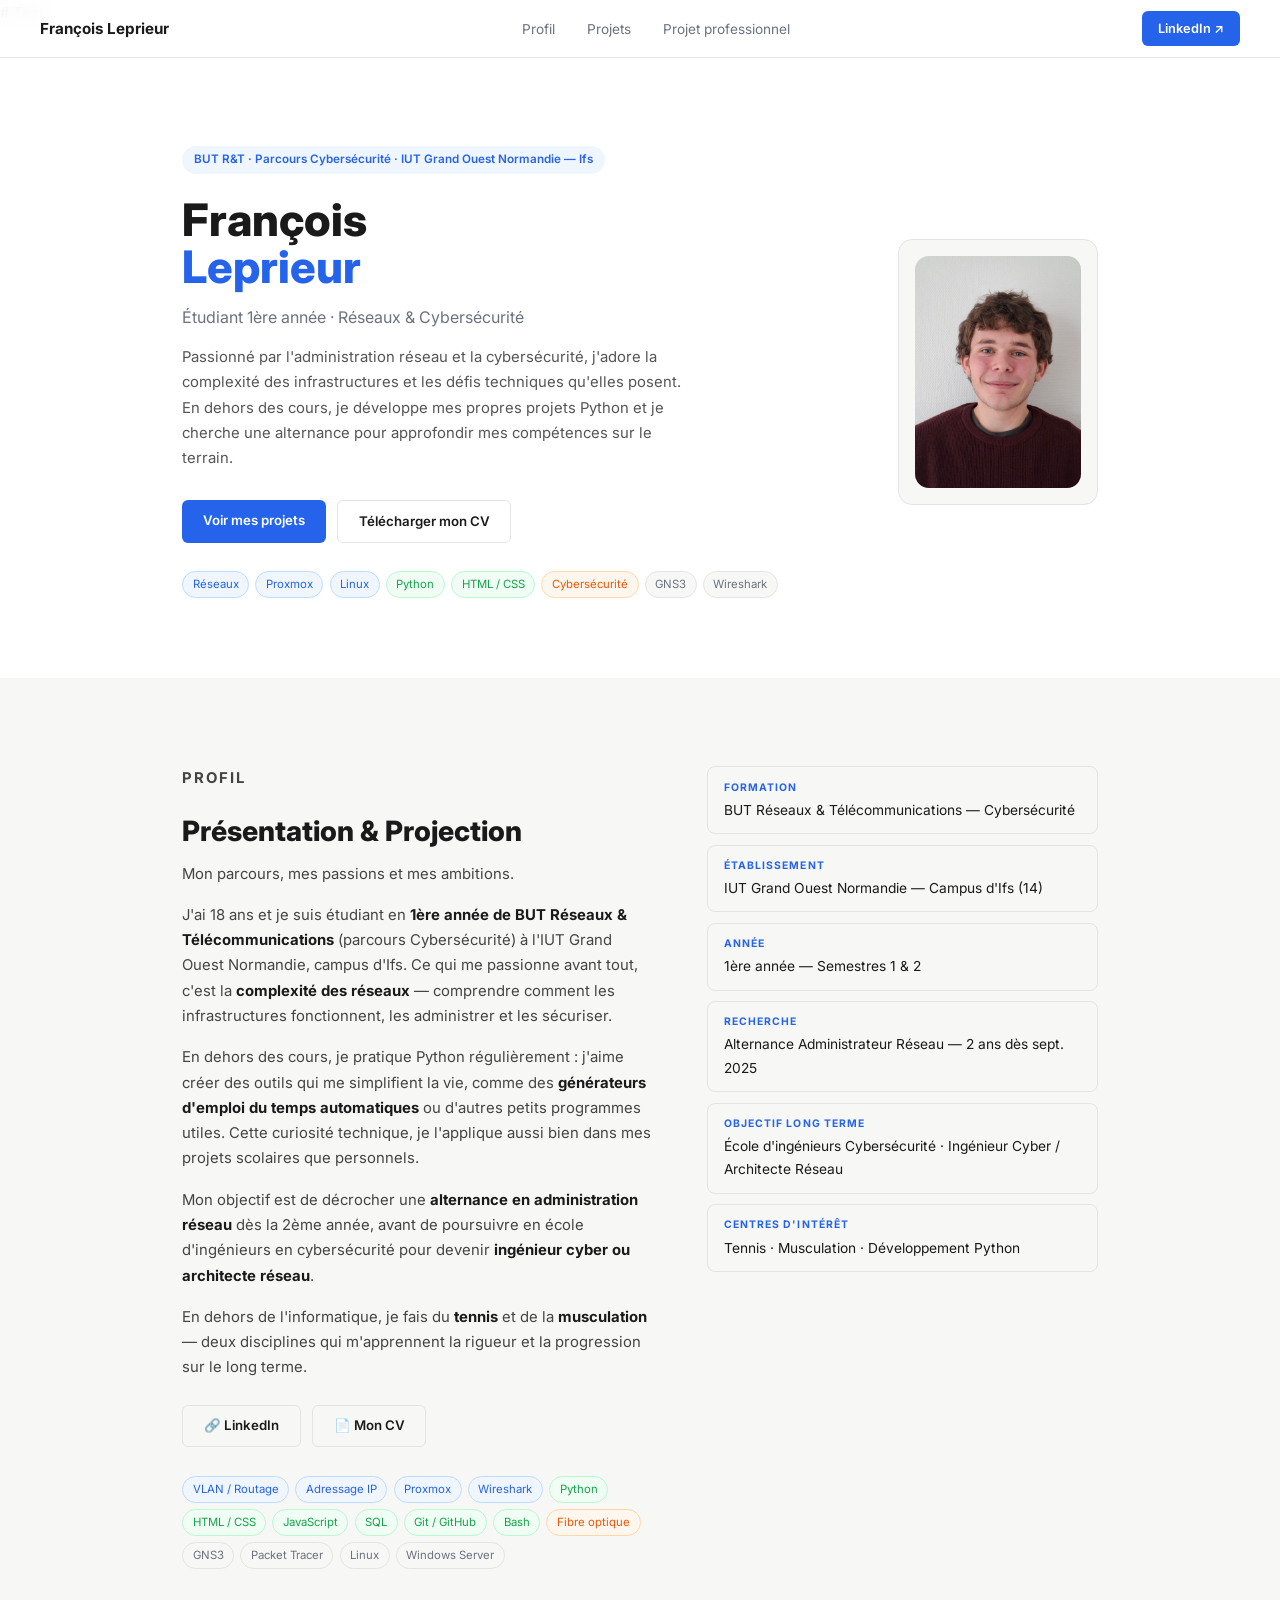
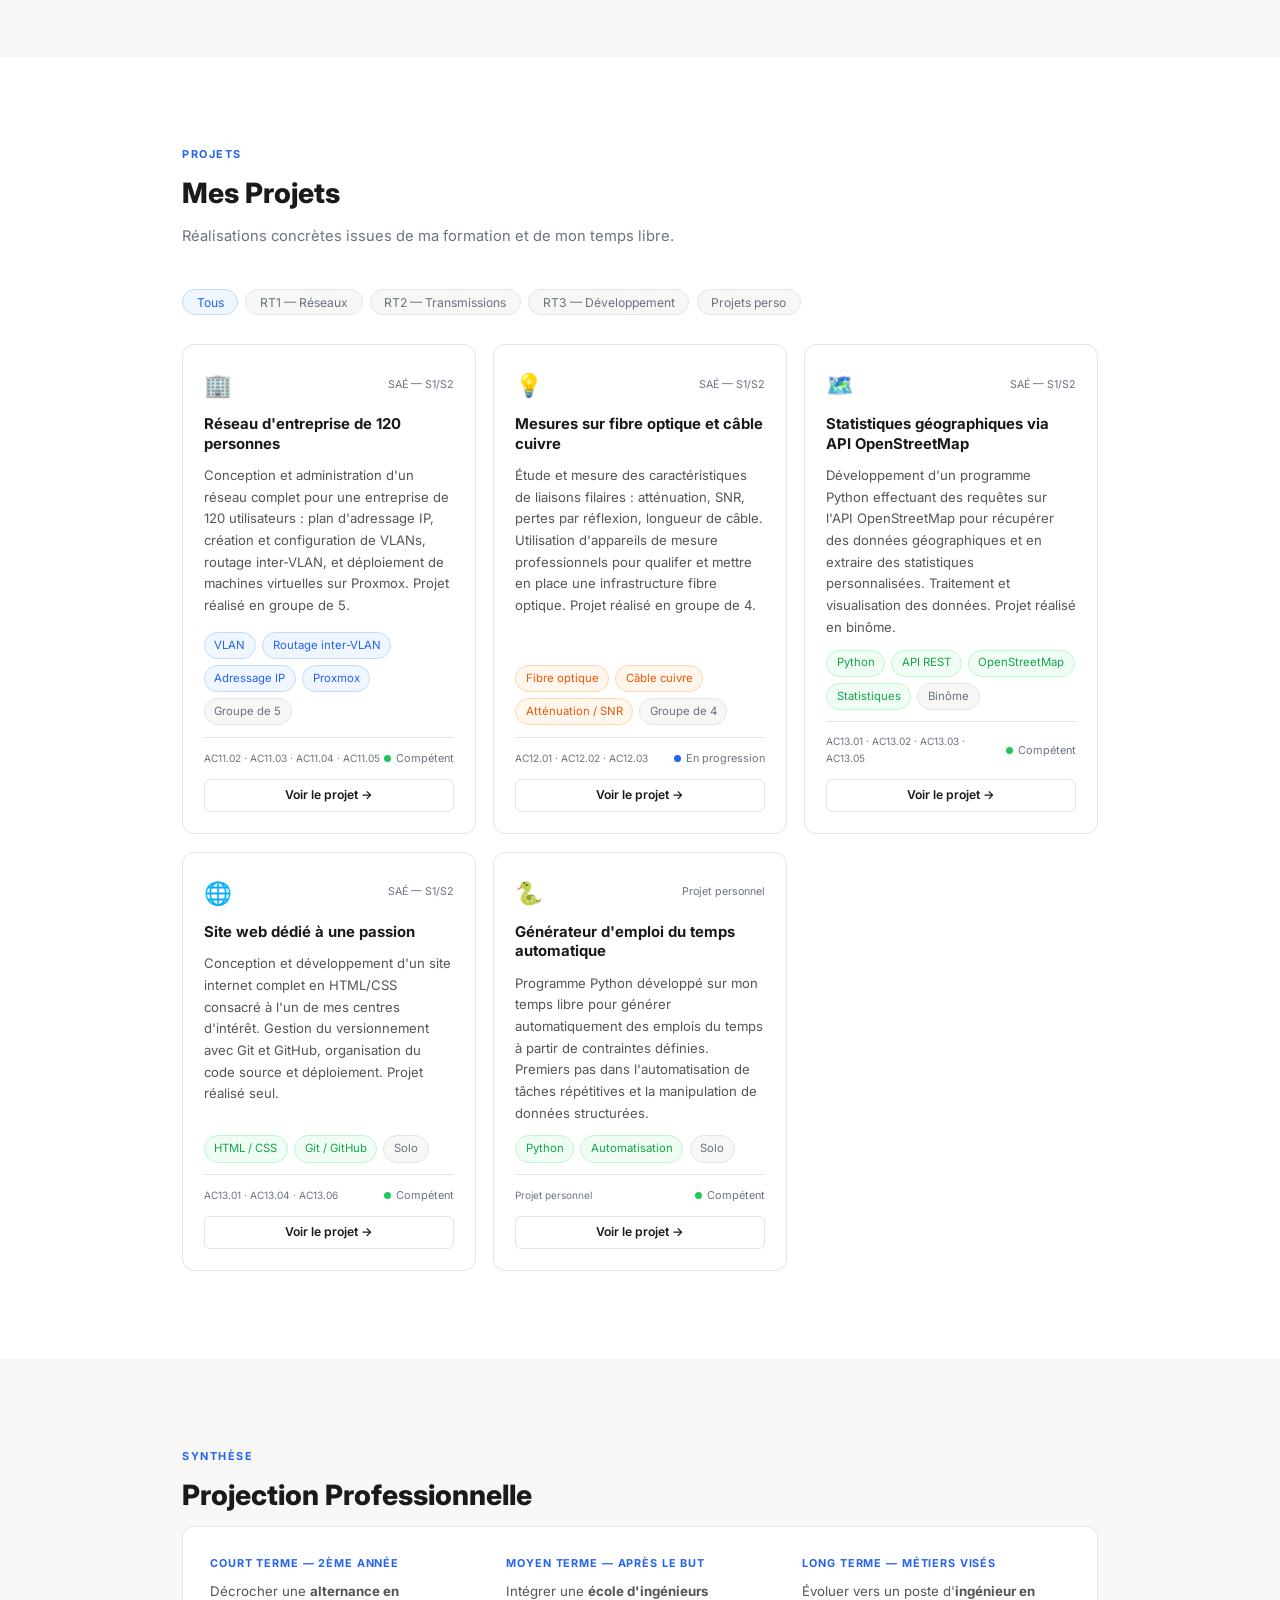
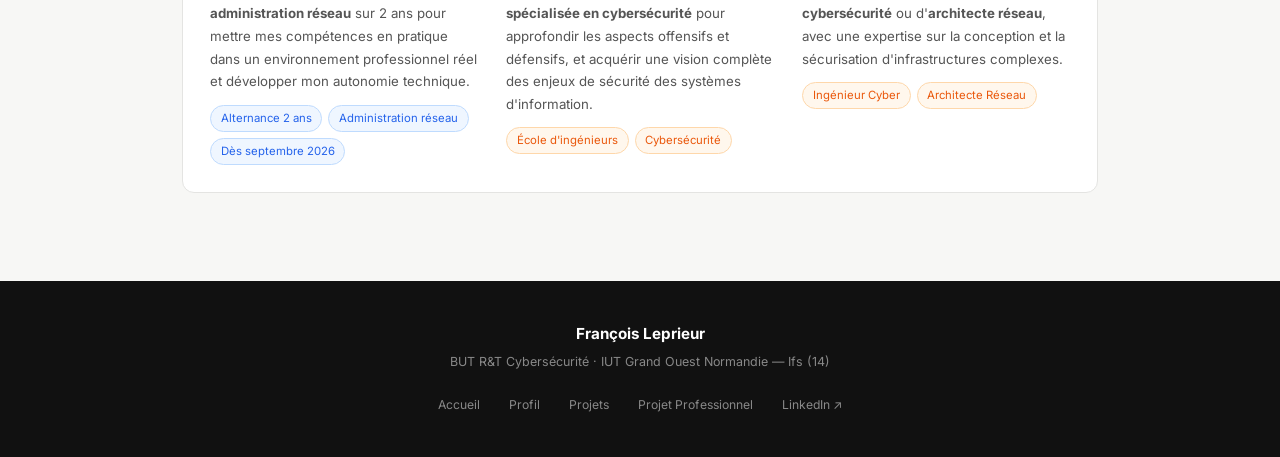
==== index.html @ 7aa80562 "modified:   index.html" ====
# Test 
<!DOCTYPE html>
<html lang="fr">
<head>
  <meta charset="UTF-8">
  <meta name="viewport" content="width=device-width, initial-scale=1.0">
  <title>Portfolio – François Leprieur</title>
  <link rel="preconnect" href="https://fonts.googleapis.com">
  <link href="https://fonts.googleapis.com/css2?family=Inter:wght@400;500;600;700;800&display=swap" rel="stylesheet">
  <link rel="stylesheet" href="style.css">
</head>
<body>

<nav>
  <a href="#accueil" class="logo">François Leprieur</a>
  <ul>
    <li><a href="#apropos">Profil</a></li>
    <li><a href="#projets">Projets</a></li>
    <li><a href="#bilan">Projet professionnel</a></li>
  </ul>
  <a href="https://www.linkedin.com/in/leprieur-fran%C3%A7ois-45450b387/" class="btn-nav" target="_blank">LinkedIn ↗</a>
</nav>


<!-- ACCUEIL -->
<section id="accueil">
  <div class="contenu">
    <div class="hero-grille">

      <div>
        <span class="hero-badge">BUT R&T · Parcours Cybersécurité · IUT Grand Ouest Normandie — Ifs</span>
        <h1>François<br><span>Leprieur</span></h1>
        <p class="hero-role">Étudiant 1ère année · Réseaux & Cybersécurité</p>
        <p class="hero-texte">
          Passionné par l'administration réseau et la cybersécurité, j'adore la complexité
          des infrastructures et les défis techniques qu'elles posent. En dehors des cours,
          je développe mes propres projets Python et je cherche une alternance
          pour approfondir mes compétences sur le terrain.
        </p>
        <div class="boutons">
          <a href="#projets" class="btn btn-plein">Voir mes projets</a>
          <a href="cv.pdf" class="btn btn-vide" target="_blank">Télécharger mon CV</a>
        </div>
        <div class="tags">
          <span class="tag bleu">Réseaux</span>
          <span class="tag bleu">Proxmox</span>
          <span class="tag bleu">Linux</span>
          <span class="tag vert">Python</span>
          <span class="tag vert">HTML / CSS</span>
          <span class="tag orange">Cybersécurité</span>
          <span class="tag">GNS3</span>
          <span class="tag">Wireshark</span>
        </div>
      </div>

      <div class="photo-cadre">
          <img src="photo.png" alt="François Leprieur"
               style="width:100%;height:100%;object-fit:cover;border-radius:14px;">
      </div>

    </div>
  </div>
</section>


<!-- À PROPOS -->
<section id="apropos">
  <div class="contenu">
    <div class="apropos-grille">

      <div class="apropos-texte">
        <p class="label-section">Profil</p>
        <h2>Présentation &amp; Projection</h2>
        <p class="chapeau">Mon parcours, mes passions et mes ambitions.</p>

        <p>
          J'ai 18 ans et je suis étudiant en <strong>1ère année de BUT Réseaux &amp; Télécommunications</strong>
          (parcours Cybersécurité) à l'IUT Grand Ouest Normandie, campus d'Ifs.
          Ce qui me passionne avant tout, c'est la <strong>complexité des réseaux</strong> —
          comprendre comment les infrastructures fonctionnent, les administrer et les sécuriser.
        </p>
        <p>
          En dehors des cours, je pratique Python régulièrement : j'aime créer des outils
          qui me simplifient la vie, comme des <strong>générateurs d'emploi du temps automatiques</strong>
          ou d'autres petits programmes utiles. Cette curiosité technique, je l'applique aussi
          bien dans mes projets scolaires que personnels.
        </p>
        <p>
          Mon objectif est de décrocher une <strong>alternance en administration réseau</strong>
          dès la 2ème année, avant de poursuivre en école d'ingénieurs en cybersécurité
          pour devenir <strong>ingénieur cyber ou architecte réseau</strong>.
        </p>
        <p>
          En dehors de l'informatique, je fais du <strong>tennis</strong> et de la
          <strong>musculation</strong> — deux disciplines qui m'apprennent la rigueur
          et la progression sur le long terme.
        </p>

        <div class="boutons" style="margin-top:1.5rem">
          <a href="https://www.linkedin.com/in/leprieur-fran%C3%A7ois-45450b387/" class="btn btn-vide" target="_blank">🔗 LinkedIn</a>
          <a href="cv.pdf" class="btn btn-vide" target="_blank">📄 Mon CV</a>
        </div>

        <div class="tags" style="margin-top:1.1rem">
          <span class="tag bleu">VLAN / Routage</span>
          <span class="tag bleu">Adressage IP</span>
          <span class="tag bleu">Proxmox</span>
          <span class="tag bleu">Wireshark</span>
          <span class="tag vert">Python</span>
          <span class="tag vert">HTML / CSS</span>
          <span class="tag vert">JavaScript</span>
          <span class="tag vert">SQL</span>
          <span class="tag vert">Git / GitHub</span>
          <span class="tag vert">Bash</span>
          <span class="tag orange">Fibre optique</span>
          <span class="tag">GNS3</span>
          <span class="tag">Packet Tracer</span>
          <span class="tag">Linux</span>
          <span class="tag">Windows Server</span>
        </div>
      </div>

      <div class="infos">
        <div class="info-ligne">
          <div class="label">Formation</div>
          <div class="valeur">BUT Réseaux &amp; Télécommunications — Cybersécurité</div>
        </div>
        <div class="info-ligne">
          <div class="label">Établissement</div>
          <div class="valeur">IUT Grand Ouest Normandie — Campus d'Ifs (14)</div>
        </div>
        <div class="info-ligne">
          <div class="label">Année</div>
          <div class="valeur">1ère année — Semestres 1 &amp; 2</div>
        </div>
        <div class="info-ligne">
          <div class="label">Recherche</div>
          <div class="valeur">Alternance Administrateur Réseau — 2 ans dès sept. 2025</div>
        </div>
        <div class="info-ligne">
          <div class="label">Objectif long terme</div>
          <div class="valeur">École d'ingénieurs Cybersécurité · Ingénieur Cyber / Architecte Réseau</div>
        </div>
        <div class="info-ligne">
          <div class="label">Centres d'intérêt</div>
          <div class="valeur">Tennis · Musculation · Développement Python</div>
        </div>
      </div>

    </div>
  </div>
</section>


<!-- PROJETS / SAÉ -->
<!--
  POUR AJOUTER UN PROJET : copie un bloc .projet, modifie les textes.
  data-cat : rt1  rt2  rt3  cyber  (séparés par espace si plusieurs catégories)
  Niveaux  : point vert = Compétent · point bleu = En progression · point orange = Débutant
-->
<section id="projets">
  <div class="contenu">
    <p class="label-section">Projets</p>
    <h2>Mes Projets</h2>
    <p class="chapeau">Réalisations concrètes issues de ma formation et de mon temps libre.</p>

    <div class="filtres">
      <button class="filtre actif" data-filtre="tous">Tous</button>
      <button class="filtre" data-filtre="rt1">RT1 — Réseaux</button>
      <button class="filtre" data-filtre="rt2">RT2 — Transmissions</button>
      <button class="filtre" data-filtre="rt3">RT3 — Développement</button>
      <button class="filtre" data-filtre="perso">Projets perso</button>
    </div>

    <div class="grille-projets">

      <div class="projet" data-cat="rt1">
        <div class="projet-entete">
          <span class="projet-icone">🏢</span>
          <span class="projet-semestre">SAÉ — S1/S2</span>
        </div>
        <h3>Réseau d'entreprise de 120 personnes</h3>
        <p>
          Conception et administration d'un réseau complet pour une entreprise de 120 utilisateurs :
          plan d'adressage IP, création et configuration de VLANs, routage inter-VLAN,
          et déploiement de machines virtuelles sur Proxmox. Projet réalisé en groupe de 5.
        </p>
        <div class="tags">
          <span class="tag bleu">VLAN</span>
          <span class="tag bleu">Routage inter-VLAN</span>
          <span class="tag bleu">Adressage IP</span>
          <span class="tag bleu">Proxmox</span>
          <span class="tag">Groupe de 5</span>
        </div>
        <div class="projet-pied">
          <span class="projet-ac">AC11.02 · AC11.03 · AC11.04 · AC11.05</span>
          <div class="niveau"><span class="point vert"></span> Compétent</div>
        </div>
        <a href="projet-reseau-entreprise.html" class="btn btn-vide" style="font-size:0.76rem;padding:0.35rem 0.9rem;text-align:center;">Voir le projet →</a>
      </div>

      <div class="projet" data-cat="rt2">
        <div class="projet-entete">
          <span class="projet-icone">💡</span>
          <span class="projet-semestre">SAÉ — S1/S2</span>
        </div>
        <h3>Mesures sur fibre optique et câble cuivre</h3>
        <p>
          Étude et mesure des caractéristiques de liaisons filaires : atténuation, SNR,
          pertes par réflexion, longueur de câble. Utilisation d'appareils de mesure
          professionnels pour qualifer et mettre en place une infrastructure fibre optique.
          Projet réalisé en groupe de 4.
        </p>
        <div class="tags">
          <span class="tag orange">Fibre optique</span>
          <span class="tag orange">Câble cuivre</span>
          <span class="tag orange">Atténuation / SNR</span>
          <span class="tag">Groupe de 4</span>
        </div>
        <div class="projet-pied">
          <span class="projet-ac">AC12.01 · AC12.02 · AC12.03</span>
          <div class="niveau"><span class="point bleu"></span> En progression</div>
        </div>
        <a href="projet-fibre-optique.html" class="btn btn-vide" style="font-size:0.76rem;padding:0.35rem 0.9rem;text-align:center;">Voir le projet →</a>
      </div>

      <div class="projet" data-cat="rt3">
        <div class="projet-entete">
          <span class="projet-icone">🗺️</span>
          <span class="projet-semestre">SAÉ — S1/S2</span>
        </div>
        <h3>Statistiques géographiques via API OpenStreetMap</h3>
        <p>
          Développement d'un programme Python effectuant des requêtes sur l'API OpenStreetMap
          pour récupérer des données géographiques et en extraire des statistiques personnalisées.
          Traitement et visualisation des données. Projet réalisé en binôme.
        </p>
        <div class="tags">
          <span class="tag vert">Python</span>
          <span class="tag vert">API REST</span>
          <span class="tag vert">OpenStreetMap</span>
          <span class="tag vert">Statistiques</span>
          <span class="tag">Binôme</span>
        </div>
        <div class="projet-pied">
          <span class="projet-ac">AC13.01 · AC13.02 · AC13.03 · AC13.05</span>
          <div class="niveau"><span class="point vert"></span> Compétent</div>
        </div>
        <a href="projet-openstreetmap.html" class="btn btn-vide" style="font-size:0.76rem;padding:0.35rem 0.9rem;text-align:center;">Voir le projet →</a>
      </div>

      <div class="projet" data-cat="rt3">
        <div class="projet-entete">
          <span class="projet-icone">🌐</span>
          <span class="projet-semestre">SAÉ — S1/S2</span>
        </div>
        <h3>Site web dédié à une passion</h3>
        <p>
          Conception et développement d'un site internet complet en HTML/CSS consacré
          à l'un de mes centres d'intérêt. Gestion du versionnement avec Git et GitHub,
          organisation du code source et déploiement. Projet réalisé seul.
        </p>
        <div class="tags">
          <span class="tag vert">HTML / CSS</span>
          <span class="tag vert">Git / GitHub</span>
          <span class="tag">Solo</span>
        </div>
        <div class="projet-pied">
          <span class="projet-ac">AC13.01 · AC13.04 · AC13.06</span>
          <div class="niveau"><span class="point vert"></span> Compétent</div>
        </div>
        <a href="projet-site-web.html" class="btn btn-vide" style="font-size:0.76rem;padding:0.35rem 0.9rem;text-align:center;">Voir le projet →</a>
      </div>

      <div class="projet" data-cat="perso">
        <div class="projet-entete">
          <span class="projet-icone">🐍</span>
          <span class="projet-semestre">Projet personnel</span>
        </div>
        <h3>Générateur d'emploi du temps automatique</h3>
        <p>
          Programme Python développé sur mon temps libre pour générer automatiquement
          des emplois du temps à partir de contraintes définies. Premiers pas dans
          l'automatisation de tâches répétitives et la manipulation de données structurées.
        </p>
        <div class="tags">
          <span class="tag vert">Python</span>
          <span class="tag vert">Automatisation</span>
          <span class="tag">Solo</span>
        </div>
        <div class="projet-pied">
          <span class="projet-ac">Projet personnel</span>
          <div class="niveau"><span class="point vert"></span> Compétent</div>
        </div>
        <a href="projet-emploi-du-temps.html" class="btn btn-vide" style="font-size:0.76rem;padding:0.35rem 0.9rem;text-align:center;">Voir le projet →</a>
      </div>

      <!-- COPIE CE BLOC POUR AJOUTER UN PROJET
      <div class="projet" data-cat="rt1">
        <div class="projet-entete">
          <span class="projet-icone">🔧</span>
          <span class="projet-semestre">SAÉ X.XX — SX</span>
        </div>
        <h3>Titre du projet</h3>
        <p>Description : contexte, ce que tu as fait, résultat.</p>
        <div class="tags">
          <span class="tag bleu">Technologie</span>
          <span class="tag">Outil</span>
        </div>
        <div class="projet-pied">
          <span class="projet-ac">AC11.XX · AC13.XX</span>
          <div class="niveau"><span class="point vert"></span> Compétent</div>
        </div>
      </div>
      -->

    </div>
  </div>
</section>



<!-- BILAN -->
<section id="bilan">
  <div class="contenu">
    <p class="label-section">Synthèse</p>
    <h2>Projection Professionnelle</h2>
    <div class="projection">
      <div class="projection-cols">

        <div>
          <h4>Court terme — 2ème année</h4>
          <p>
            Décrocher une <strong>alternance en administration réseau</strong> sur 2 ans
            pour mettre mes compétences en pratique dans un environnement professionnel réel
            et développer mon autonomie technique.
          </p>
          <div class="tags">
            <span class="tag bleu">Alternance 2 ans</span>
            <span class="tag bleu">Administration réseau</span>
            <span class="tag bleu">Dès septembre 2026</span>
          </div>
        </div>

        <div>
          <h4>Moyen terme — Après le BUT</h4>
          <p>
            Intégrer une <strong>école d'ingénieurs spécialisée en cybersécurité</strong>
            pour approfondir les aspects offensifs et défensifs, et acquérir une vision
            complète des enjeux de sécurité des systèmes d'information.
          </p>
          <div class="tags">
            <span class="tag orange">École d'ingénieurs</span>
            <span class="tag orange">Cybersécurité</span>
          </div>
        </div>

        <div>
          <h4>Long terme — Métiers visés</h4>
          <p>
            Évoluer vers un poste d'<strong>ingénieur en cybersécurité</strong>
            ou d'<strong>architecte réseau</strong>, avec une expertise sur la conception
            et la sécurisation d'infrastructures complexes.
          </p>
          <div class="tags">
            <span class="tag orange">Ingénieur Cyber</span>
            <span class="tag orange">Architecte Réseau</span>
          </div>
        </div>

      </div>
    </div>

  </div>
</section>


<!-- FOOTER -->
<footer>
  <div class="nom">François Leprieur</div>
  <p>BUT R&T Cybersécurité · IUT Grand Ouest Normandie — Ifs (14)</p>
  <ul>
    <li><a href="#accueil">Accueil</a></li>
    <li><a href="#apropos">Profil</a></li>
    <li><a href="#projets">Projets</a></li>
    <li><a href="#bilan">Projet Professionnel</a></li>
    <li><a href="https://www.linkedin.com/in/leprieur-fran%C3%A7ois-45450b387/" target="_blank">LinkedIn ↗</a></li>
  </ul>
</footer>

<script src="script.js"></script>
</body>
</html>
---- style.css ----
:root {
  --blanc:   #ffffff;
  --fond:    #f7f7f5;
  --bordure: #e4e4e2;
  --texte:   #1a1a1a;
  --gris:    #6b7280;
  --bleu:    #2563eb;
  --bleu-bg: #eff6ff;
  --vert-bg: #f0fdf4;
  --vert:    #16a34a;
  --orange-bg: #fff7ed;
  --orange:  #ea580c;
}

* { box-sizing: border-box; margin: 0; padding: 0; }
html { scroll-behavior: smooth; }
body {
  font-family: 'Inter', sans-serif;
  font-size: 15px;
  line-height: 1.7;
  color: var(--texte);
  background: var(--fond);
}

/* NAV */
nav {
  position: fixed;
  top: 0; left: 0; right: 0;
  height: 58px;
  display: flex;
  align-items: center;
  justify-content: space-between;
  padding: 0 2.5rem;
  background: rgba(255,255,255,0.93);
  backdrop-filter: blur(10px);
  border-bottom: 1px solid var(--bordure);
  z-index: 100;
}

nav .logo {
  font-weight: 700;
  font-size: 0.95rem;
  color: var(--texte);
  text-decoration: none;
}

nav ul { list-style: none; display: flex; gap: 2rem; }

nav a {
  color: var(--gris);
  text-decoration: none;
  font-size: 0.85rem;
  transition: color 0.15s;
}
nav a:hover { color: var(--bleu); }

.btn-nav {
  background: var(--bleu);
  color: white !important;
  padding: 0.4rem 1rem;
  border-radius: 6px;
  font-size: 0.8rem;
  font-weight: 600;
}
.btn-nav:hover { opacity: 0.85; }

/* LAYOUT */
section { padding: 5.5rem 0; }
section:nth-child(even) { background: var(--blanc); }

.contenu {
  max-width: 980px;
  margin: 0 auto;
  padding: 0 2rem;
}

.label-section {
  font-size: 0.68rem;
  font-weight: 700;
  letter-spacing: 0.14em;
  text-transform: uppercase;
  color: var(--bleu);
  margin-bottom: 0.4rem;
}

h2 {
  font-size: 1.75rem;
  font-weight: 800;
  margin-bottom: 0.4rem;
}

.chapeau {
  color: var(--gris);
  font-size: 0.92rem;
  margin-bottom: 2.5rem;
}

/* HERO */
#accueil {
  padding-top: 7.5rem;
  padding-bottom: 5rem;
  background: var(--blanc);
}

.hero-grille {
  display: grid;
  grid-template-columns: 1fr 200px;
  gap: 3.5rem;
  align-items: center;
}

.hero-badge {
  display: inline-block;
  background: var(--bleu-bg);
  color: var(--bleu);
  font-size: 0.73rem;
  font-weight: 600;
  padding: 0.28rem 0.75rem;
  border-radius: 100px;
  margin-bottom: 1.4rem;
}

h1 {
  font-size: 2.8rem;
  font-weight: 800;
  line-height: 1.05;
  margin-bottom: 0.8rem;
}
h1 span { color: var(--bleu); }

.hero-role {
  color: var(--gris);
  font-size: 1rem;
  margin-bottom: 0.9rem;
}

.hero-texte {
  color: #555;
  font-size: 0.93rem;
  max-width: 500px;
  margin-bottom: 1.8rem;
}

.boutons { display: flex; gap: 0.7rem; flex-wrap: wrap; margin-bottom: 1.8rem; }

.btn {
  display: inline-block;
  padding: 0.55rem 1.3rem;
  border-radius: 6px;
  font-size: 0.83rem;
  font-weight: 600;
  text-decoration: none;
  transition: all 0.15s;
}
.btn-plein { background: var(--bleu); color: white; }
.btn-plein:hover { opacity: 0.85; }
.btn-vide { background: transparent; color: var(--texte); border: 1px solid var(--bordure); }
.btn-vide:hover { border-color: var(--bleu); color: var(--bleu); }

/* TAGS */
.tags { display: flex; flex-wrap: wrap; gap: 0.38rem; }

.tag {
  display: inline-block;
  font-size: 0.71rem;
  padding: 0.18rem 0.6rem;
  border-radius: 100px;
  border: 1px solid var(--bordure);
  color: var(--gris);
  background: var(--fond);
}
.tag.bleu   { background: var(--bleu-bg);    border-color: #bfdbfe; color: var(--bleu); }
.tag.vert   { background: var(--vert-bg);    border-color: #bbf7d0; color: var(--vert); }
.tag.orange { background: var(--orange-bg);  border-color: #fed7aa; color: var(--orange); }

/* PHOTO */
.photo-cadre {
  width: 100%;
  aspect-ratio: 3/4;
  background: var(--fond);
  border: 1px solid var(--bordure);
  border-radius: 14px;
  display: flex;
  flex-direction: column;
  align-items: center;
  justify-content: center;
  gap: 0.5rem;
  color: var(--gris);
  font-size: 0.75rem;
  text-align: center;
  padding: 1rem;
}

/* À PROPOS */
.apropos-grille {
  display: grid;
  grid-template-columns: 1.2fr 1fr;
  gap: 3.5rem;
}

.apropos-texte p {
  font-size: 0.93rem;
  color: #444;
  margin-bottom: 1rem;
}
.apropos-texte strong { color: var(--texte); }

.infos { display: flex; flex-direction: column; gap: 0.65rem; }

.info-ligne {
  background: var(--fond);
  border: 1px solid var(--bordure);
  border-radius: 8px;
  padding: 0.7rem 1rem;
}
.info-ligne .label {
  font-size: 0.65rem;
  font-weight: 700;
  letter-spacing: 0.1em;
  text-transform: uppercase;
  color: var(--bleu);
  margin-bottom: 0.15rem;
}
.info-ligne .valeur { font-size: 0.86rem; }

/* PROJETS */
.filtres { display: flex; gap: 0.45rem; flex-wrap: wrap; margin-bottom: 1.8rem; }

.filtre {
  background: var(--fond);
  border: 1px solid var(--bordure);
  color: var(--gris);
  padding: 0.3rem 0.85rem;
  border-radius: 100px;
  font-size: 0.76rem;
  font-family: inherit;
  cursor: pointer;
  transition: all 0.15s;
}
.filtre:hover, .filtre.actif {
  background: var(--bleu-bg);
  border-color: #bfdbfe;
  color: var(--bleu);
}

.grille-projets {
  display: grid;
  grid-template-columns: repeat(auto-fill, minmax(285px, 1fr));
  gap: 1.1rem;
}

.projet {
  background: var(--blanc);
  border: 1px solid var(--bordure);
  border-radius: 12px;
  padding: 1.3rem;
  display: flex;
  flex-direction: column;
  gap: 0.7rem;
  transition: box-shadow 0.2s, border-color 0.2s;
}
.projet:hover {
  border-color: #bfdbfe;
  box-shadow: 0 4px 18px rgba(37,99,235,0.07);
}
.projet.masque { display: none; }

.projet-entete {
  display: flex;
  justify-content: space-between;
  align-items: center;
}
.projet-icone { font-size: 1.4rem; }
.projet-semestre { font-size: 0.67rem; color: var(--gris); }

.projet h3 { font-size: 0.93rem; font-weight: 700; line-height: 1.3; }

.projet p { font-size: 0.82rem; color: #555; line-height: 1.65; flex: 1; }

.projet-pied {
  display: flex;
  justify-content: space-between;
  align-items: center;
  padding-top: 0.7rem;
  border-top: 1px solid var(--bordure);
}
.projet-ac { font-size: 0.63rem; color: var(--gris); }

.niveau { display: flex; align-items: center; gap: 0.3rem; font-size: 0.68rem; color: var(--gris); }
.point { width: 7px; height: 7px; border-radius: 50%; }
.point.vert   { background: #22c55e; }
.point.orange { background: #f97316; }
.point.bleu   { background: var(--bleu); }

/* COMPÉTENCES */
.comp-grille { display: grid; grid-template-columns: repeat(2, 1fr); gap: 1.1rem; }

.comp-carte {
  background: var(--blanc);
  border: 1px solid var(--bordure);
  border-radius: 12px;
  padding: 1.4rem;
}
.comp-carte h3 { font-size: 0.88rem; font-weight: 700; margin-bottom: 0.2rem; }
.comp-carte .comp-niveau { font-size: 0.7rem; color: var(--gris); margin-bottom: 1rem; }

.comp-carte ul { list-style: none; display: flex; flex-direction: column; gap: 0.45rem; }
.comp-carte li { display: flex; gap: 0.55rem; font-size: 0.82rem; color: #444; align-items: flex-start; }
.comp-carte li .code {
  background: var(--bleu-bg);
  color: var(--bleu);
  font-size: 0.63rem;
  font-weight: 700;
  padding: 0.1rem 0.38rem;
  border-radius: 4px;
  flex-shrink: 0;
  margin-top: 3px;
}

/* BILAN */
.bilan-grille { display: grid; grid-template-columns: repeat(2, 1fr); gap: 1.1rem; margin-bottom: 1.2rem; }

.bilan-carte {
  background: var(--blanc);
  border: 1px solid var(--bordure);
  border-radius: 12px;
  padding: 1.4rem;
}
.bilan-carte h3 { font-size: 0.88rem; font-weight: 700; margin-bottom: 0.15rem; }
.bilan-carte .periode { font-size: 0.7rem; color: var(--gris); margin-bottom: 0.8rem; }
.bilan-carte p { font-size: 0.83rem; color: #555; margin-bottom: 0.8rem; line-height: 1.7; }
.bilan-carte h4 { font-size: 0.66rem; font-weight: 700; letter-spacing: 0.08em; text-transform: uppercase; margin-bottom: 0.35rem; margin-top: 0.7rem; }
.bilan-carte h4.vert   { color: var(--vert); }
.bilan-carte h4.orange { color: var(--orange); }
.bilan-carte ul { padding-left: 1rem; font-size: 0.82rem; color: #555; }
.bilan-carte ul li { margin-bottom: 0.2rem; }

/* PROJECTION */
.projection {
  background: var(--blanc);
  border: 1px solid var(--bordure);
  border-radius: 12px;
  padding: 1.7rem;
}
.projection h3 { font-size: 0.95rem; font-weight: 700; margin-bottom: 1.3rem; }

.projection-cols { display: grid; grid-template-columns: repeat(3, 1fr); gap: 1.8rem; }
.projection-cols h4 { font-size: 0.68rem; font-weight: 700; letter-spacing: 0.08em; text-transform: uppercase; color: var(--bleu); margin-bottom: 0.45rem; }
.projection-cols p { font-size: 0.83rem; color: #555; margin-bottom: 0.75rem; line-height: 1.7; }

/* FOOTER */
footer {
  background: #111;
  color: #888;
  text-align: center;
  padding: 2.5rem 1rem;
}
footer .nom { font-size: 0.95rem; font-weight: 700; color: white; margin-bottom: 0.25rem; }
footer p { font-size: 0.78rem; margin-bottom: 1.2rem; }
footer ul { list-style: none; display: flex; justify-content: center; gap: 1.8rem; }
footer a { color: #888; font-size: 0.76rem; text-decoration: none; transition: color 0.15s; }
footer a:hover { color: white; }

/* RESPONSIVE */
@media (max-width: 768px) {
  h1 { font-size: 2.1rem; }
  .hero-grille, .apropos-grille, .comp-grille, .bilan-grille, .projection-cols { grid-template-columns: 1fr; }
  nav ul { display: none; }
}
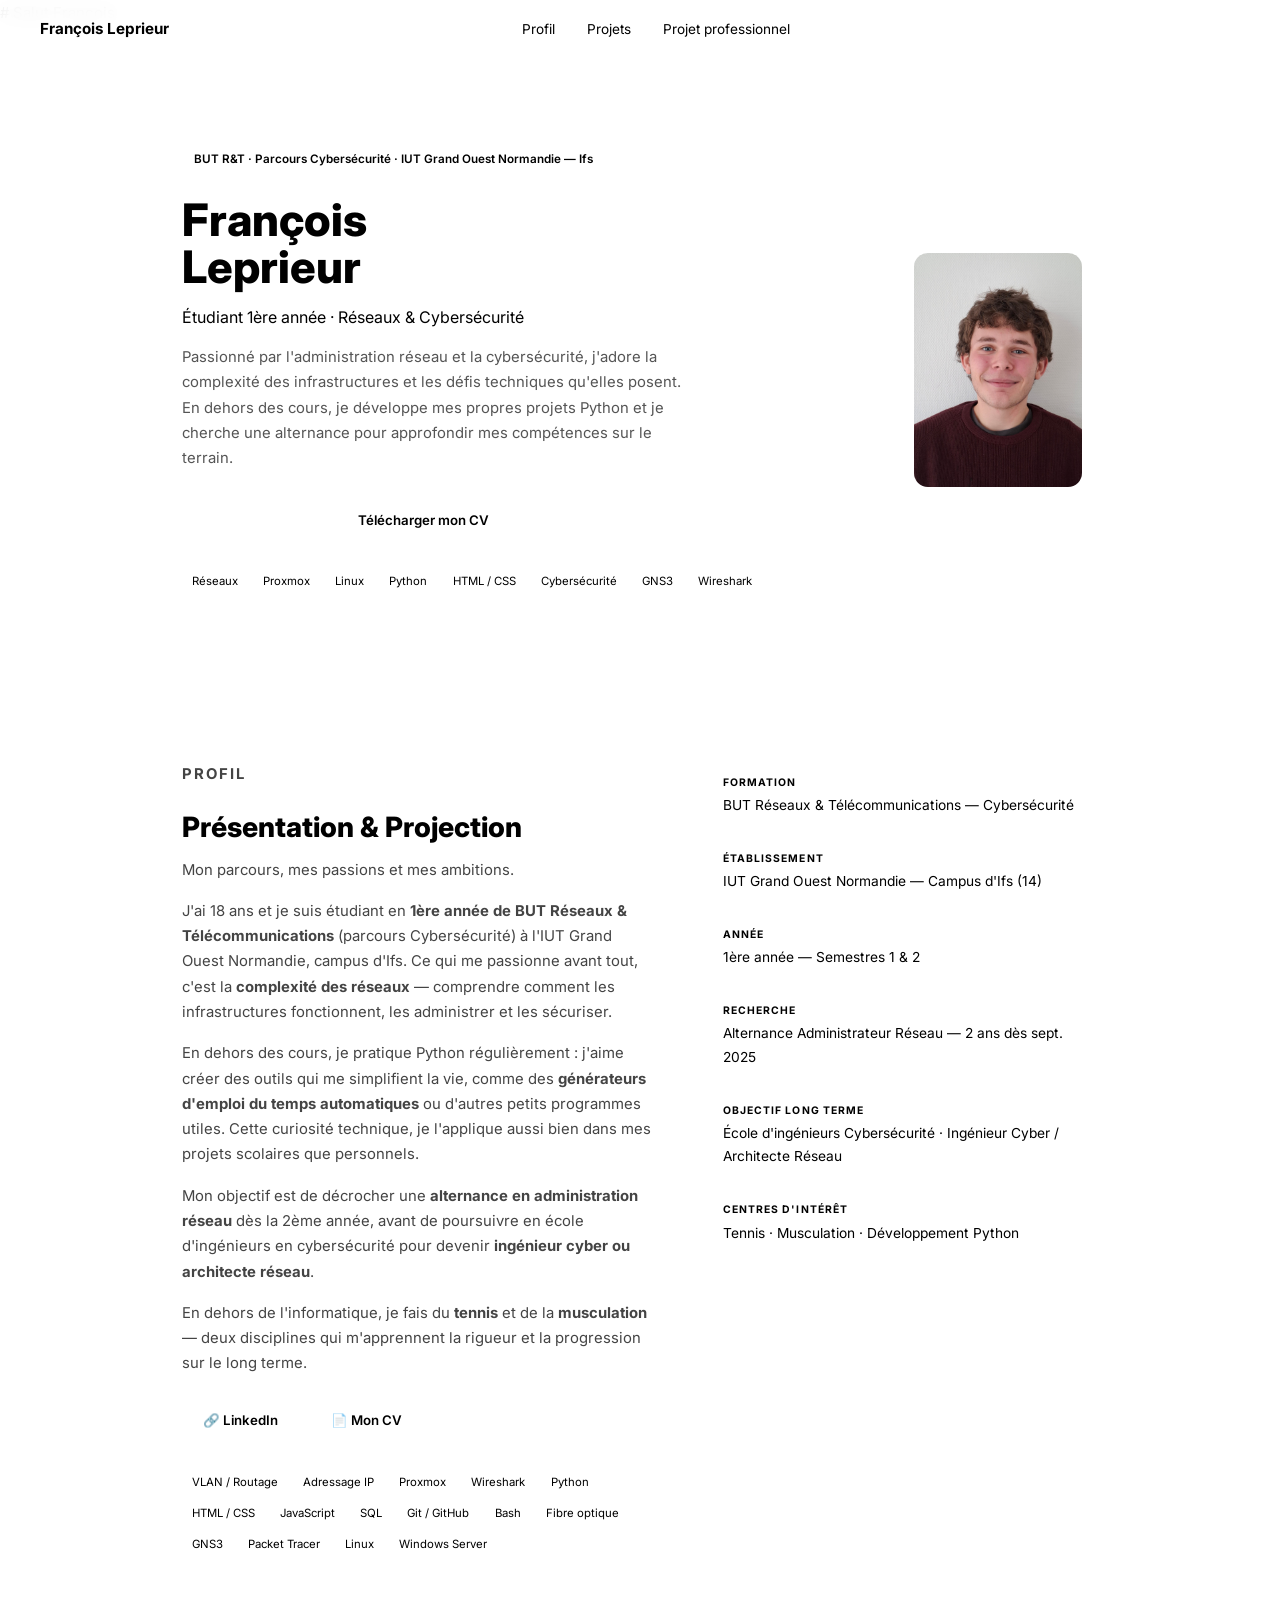
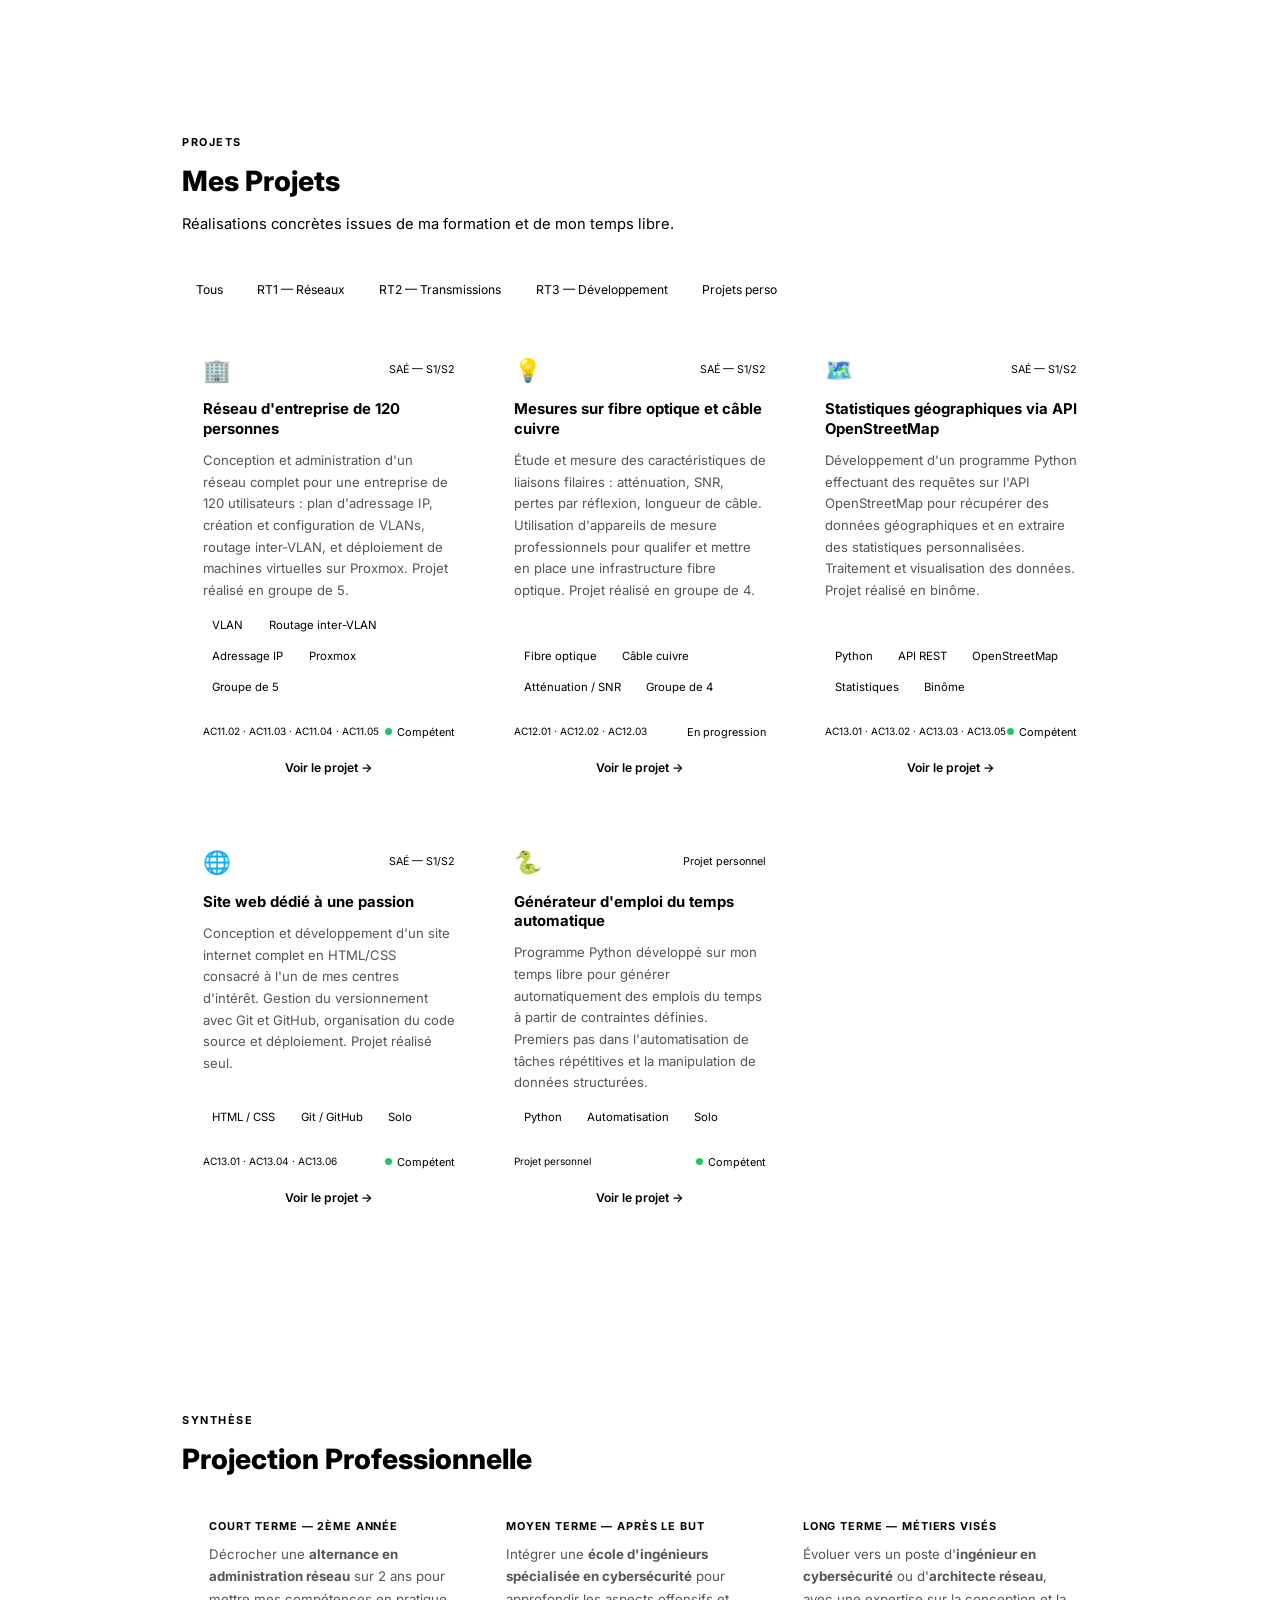
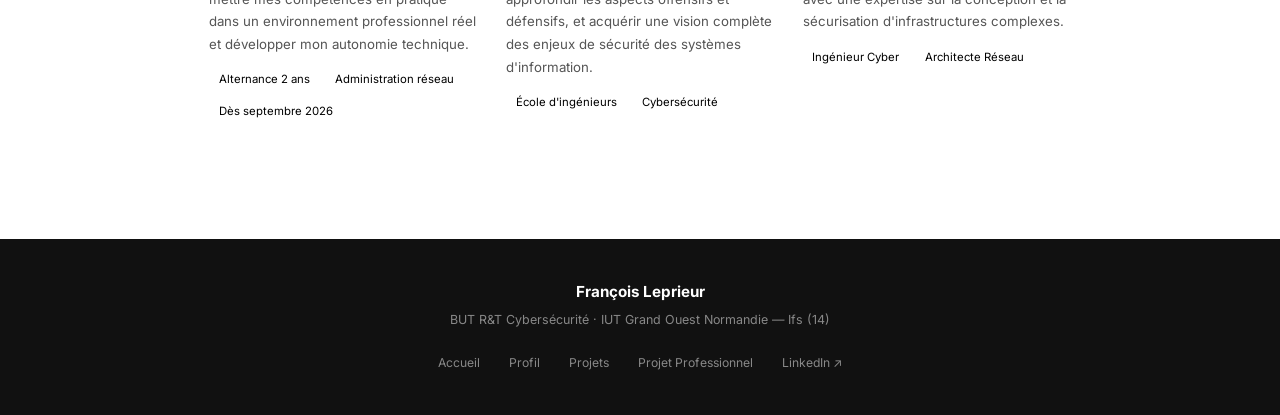
==== commit a6c0c70b: "retest" ====
--- a/index.html
+++ b/index.html
@@ -1,4 +1,4 @@
-# Test 
+# Salut François
 <!DOCTYPE html>
 <html lang="fr">
 <head>
--- a/style.css
+++ b/style.css
@@ -1,3 +1,4 @@
+<<<<<<< HEAD
 :root {
   --blanc:   #ffffff;
   --fond:    #f7f7f5;
@@ -366,4 +367,374 @@
   h1 { font-size: 2.1rem; }
   .hero-grille, .apropos-grille, .comp-grille, .bilan-grille, .projection-cols { grid-template-columns: 1fr; }
   nav ul { display: none; }
+=======
+:root {
+  --blanc:   #ffffff;
+  --fond:    #f7f7f5;
+  --bordure: #e4e4e2;
+  --texte:   #1a1a1a;
+  --gris:    #6b7280;
+  --bleu:    #2563eb;
+  --bleu-bg: #eff6ff;
+  --vert-bg: #f0fdf4;
+  --vert:    #16a34a;
+  --orange-bg: #fff7ed;
+  --orange:  #ea580c;
+}
+
+* { box-sizing: border-box; margin: 0; padding: 0; }
+html { scroll-behavior: smooth; }
+body {
+  font-family: 'Inter', sans-serif;
+  font-size: 15px;
+  line-height: 1.7;
+  color: var(--texte);
+  background: var(--fond);
+}
+
+/* NAV */
+nav {
+  position: fixed;
+  top: 0; left: 0; right: 0;
+  height: 58px;
+  display: flex;
+  align-items: center;
+  justify-content: space-between;
+  padding: 0 2.5rem;
+  background: rgba(255,255,255,0.93);
+  backdrop-filter: blur(10px);
+  border-bottom: 1px solid var(--bordure);
+  z-index: 100;
+}
+
+nav .logo {
+  font-weight: 700;
+  font-size: 0.95rem;
+  color: var(--texte);
+  text-decoration: none;
+}
+
+nav ul { list-style: none; display: flex; gap: 2rem; }
+
+nav a {
+  color: var(--gris);
+  text-decoration: none;
+  font-size: 0.85rem;
+  transition: color 0.15s;
+}
+nav a:hover { color: var(--bleu); }
+
+.btn-nav {
+  background: var(--bleu);
+  color: white !important;
+  padding: 0.4rem 1rem;
+  border-radius: 6px;
+  font-size: 0.8rem;
+  font-weight: 600;
+}
+.btn-nav:hover { opacity: 0.85; }
+
+/* LAYOUT */
+section { padding: 5.5rem 0; }
+section:nth-child(even) { background: var(--blanc); }
+
+.contenu {
+  max-width: 980px;
+  margin: 0 auto;
+  padding: 0 2rem;
+}
+
+.label-section {
+  font-size: 0.68rem;
+  font-weight: 700;
+  letter-spacing: 0.14em;
+  text-transform: uppercase;
+  color: var(--bleu);
+  margin-bottom: 0.4rem;
+}
+
+h2 {
+  font-size: 1.75rem;
+  font-weight: 800;
+  margin-bottom: 0.4rem;
+}
+
+.chapeau {
+  color: var(--gris);
+  font-size: 0.92rem;
+  margin-bottom: 2.5rem;
+}
+
+/* HERO */
+#accueil {
+  padding-top: 7.5rem;
+  padding-bottom: 5rem;
+  background: var(--blanc);
+}
+
+.hero-grille {
+  display: grid;
+  grid-template-columns: 1fr 200px;
+  gap: 3.5rem;
+  align-items: center;
+}
+
+.hero-badge {
+  display: inline-block;
+  background: var(--bleu-bg);
+  color: var(--bleu);
+  font-size: 0.73rem;
+  font-weight: 600;
+  padding: 0.28rem 0.75rem;
+  border-radius: 100px;
+  margin-bottom: 1.4rem;
+}
+
+h1 {
+  font-size: 2.8rem;
+  font-weight: 800;
+  line-height: 1.05;
+  margin-bottom: 0.8rem;
+}
+h1 span { color: var(--bleu); }
+
+.hero-role {
+  color: var(--gris);
+  font-size: 1rem;
+  margin-bottom: 0.9rem;
+}
+
+.hero-texte {
+  color: #555;
+  font-size: 0.93rem;
+  max-width: 500px;
+  margin-bottom: 1.8rem;
+}
+
+.boutons { display: flex; gap: 0.7rem; flex-wrap: wrap; margin-bottom: 1.8rem; }
+
+.btn {
+  display: inline-block;
+  padding: 0.55rem 1.3rem;
+  border-radius: 6px;
+  font-size: 0.83rem;
+  font-weight: 600;
+  text-decoration: none;
+  transition: all 0.15s;
+}
+.btn-plein { background: var(--bleu); color: white; }
+.btn-plein:hover { opacity: 0.85; }
+.btn-vide { background: transparent; color: var(--texte); border: 1px solid var(--bordure); }
+.btn-vide:hover { border-color: var(--bleu); color: var(--bleu); }
+
+/* TAGS */
+.tags { display: flex; flex-wrap: wrap; gap: 0.38rem; }
+
+.tag {
+  display: inline-block;
+  font-size: 0.71rem;
+  padding: 0.18rem 0.6rem;
+  border-radius: 100px;
+  border: 1px solid var(--bordure);
+  color: var(--gris);
+  background: var(--fond);
+}
+.tag.bleu   { background: var(--bleu-bg);    border-color: #bfdbfe; color: var(--bleu); }
+.tag.vert   { background: var(--vert-bg);    border-color: #bbf7d0; color: var(--vert); }
+.tag.orange { background: var(--orange-bg);  border-color: #fed7aa; color: var(--orange); }
+
+/* PHOTO */
+.photo-cadre {
+  width: 100%;
+  aspect-ratio: 3/4;
+  background: var(--fond);
+  border: 1px solid var(--bordure);
+  border-radius: 14px;
+  display: flex;
+  flex-direction: column;
+  align-items: center;
+  justify-content: center;
+  gap: 0.5rem;
+  color: var(--gris);
+  font-size: 0.75rem;
+  text-align: center;
+  padding: 1rem;
+}
+
+/* À PROPOS */
+.apropos-grille {
+  display: grid;
+  grid-template-columns: 1.2fr 1fr;
+  gap: 3.5rem;
+}
+
+.apropos-texte p {
+  font-size: 0.93rem;
+  color: #444;
+  margin-bottom: 1rem;
+}
+.apropos-texte strong { color: var(--texte); }
+
+.infos { display: flex; flex-direction: column; gap: 0.65rem; }
+
+.info-ligne {
+  background: var(--fond);
+  border: 1px solid var(--bordure);
+  border-radius: 8px;
+  padding: 0.7rem 1rem;
+}
+.info-ligne .label {
+  font-size: 0.65rem;
+  font-weight: 700;
+  letter-spacing: 0.1em;
+  text-transform: uppercase;
+  color: var(--bleu);
+  margin-bottom: 0.15rem;
+}
+.info-ligne .valeur { font-size: 0.86rem; }
+
+/* PROJETS */
+.filtres { display: flex; gap: 0.45rem; flex-wrap: wrap; margin-bottom: 1.8rem; }
+
+.filtre {
+  background: var(--fond);
+  border: 1px solid var(--bordure);
+  color: var(--gris);
+  padding: 0.3rem 0.85rem;
+  border-radius: 100px;
+  font-size: 0.76rem;
+  font-family: inherit;
+  cursor: pointer;
+  transition: all 0.15s;
+}
+.filtre:hover, .filtre.actif {
+  background: var(--bleu-bg);
+  border-color: #bfdbfe;
+  color: var(--bleu);
+}
+
+.grille-projets {
+  display: grid;
+  grid-template-columns: repeat(auto-fill, minmax(285px, 1fr));
+  gap: 1.1rem;
+}
+
+.projet {
+  background: var(--blanc);
+  border: 1px solid var(--bordure);
+  border-radius: 12px;
+  padding: 1.3rem;
+  display: flex;
+  flex-direction: column;
+  gap: 0.7rem;
+  transition: box-shadow 0.2s, border-color 0.2s;
+}
+.projet:hover {
+  border-color: #bfdbfe;
+  box-shadow: 0 4px 18px rgba(37,99,235,0.07);
+}
+.projet.masque { display: none; }
+
+.projet-entete {
+  display: flex;
+  justify-content: space-between;
+  align-items: center;
+}
+.projet-icone { font-size: 1.4rem; }
+.projet-semestre { font-size: 0.67rem; color: var(--gris); }
+
+.projet h3 { font-size: 0.93rem; font-weight: 700; line-height: 1.3; }
+
+.projet p { font-size: 0.82rem; color: #555; line-height: 1.65; flex: 1; }
+
+.projet-pied {
+  display: flex;
+  justify-content: space-between;
+  align-items: center;
+  padding-top: 0.7rem;
+  border-top: 1px solid var(--bordure);
+}
+.projet-ac { font-size: 0.63rem; color: var(--gris); }
+
+.niveau { display: flex; align-items: center; gap: 0.3rem; font-size: 0.68rem; color: var(--gris); }
+.point { width: 7px; height: 7px; border-radius: 50%; }
+.point.vert   { background: #22c55e; }
+.point.orange { background: #f97316; }
+.point.bleu   { background: var(--bleu); }
+
+/* COMPÉTENCES */
+.comp-grille { display: grid; grid-template-columns: repeat(2, 1fr); gap: 1.1rem; }
+
+.comp-carte {
+  background: var(--blanc);
+  border: 1px solid var(--bordure);
+  border-radius: 12px;
+  padding: 1.4rem;
+}
+.comp-carte h3 { font-size: 0.88rem; font-weight: 700; margin-bottom: 0.2rem; }
+.comp-carte .comp-niveau { font-size: 0.7rem; color: var(--gris); margin-bottom: 1rem; }
+
+.comp-carte ul { list-style: none; display: flex; flex-direction: column; gap: 0.45rem; }
+.comp-carte li { display: flex; gap: 0.55rem; font-size: 0.82rem; color: #444; align-items: flex-start; }
+.comp-carte li .code {
+  background: var(--bleu-bg);
+  color: var(--bleu);
+  font-size: 0.63rem;
+  font-weight: 700;
+  padding: 0.1rem 0.38rem;
+  border-radius: 4px;
+  flex-shrink: 0;
+  margin-top: 3px;
+}
+
+/* BILAN */
+.bilan-grille { display: grid; grid-template-columns: repeat(2, 1fr); gap: 1.1rem; margin-bottom: 1.2rem; }
+
+.bilan-carte {
+  background: var(--blanc);
+  border: 1px solid var(--bordure);
+  border-radius: 12px;
+  padding: 1.4rem;
+}
+.bilan-carte h3 { font-size: 0.88rem; font-weight: 700; margin-bottom: 0.15rem; }
+.bilan-carte .periode { font-size: 0.7rem; color: var(--gris); margin-bottom: 0.8rem; }
+.bilan-carte p { font-size: 0.83rem; color: #555; margin-bottom: 0.8rem; line-height: 1.7; }
+.bilan-carte h4 { font-size: 0.66rem; font-weight: 700; letter-spacing: 0.08em; text-transform: uppercase; margin-bottom: 0.35rem; margin-top: 0.7rem; }
+.bilan-carte h4.vert   { color: var(--vert); }
+.bilan-carte h4.orange { color: var(--orange); }
+.bilan-carte ul { padding-left: 1rem; font-size: 0.82rem; color: #555; }
+.bilan-carte ul li { margin-bottom: 0.2rem; }
+
+/* PROJECTION */
+.projection {
+  background: var(--blanc);
+  border: 1px solid var(--bordure);
+  border-radius: 12px;
+  padding: 1.7rem;
+}
+.projection h3 { font-size: 0.95rem; font-weight: 700; margin-bottom: 1.3rem; }
+
+.projection-cols { display: grid; grid-template-columns: repeat(3, 1fr); gap: 1.8rem; }
+.projection-cols h4 { font-size: 0.68rem; font-weight: 700; letter-spacing: 0.08em; text-transform: uppercase; color: var(--bleu); margin-bottom: 0.45rem; }
+.projection-cols p { font-size: 0.83rem; color: #555; margin-bottom: 0.75rem; line-height: 1.7; }
+
+/* FOOTER */
+footer {
+  background: #111;
+  color: #888;
+  text-align: center;
+  padding: 2.5rem 1rem;
+}
+footer .nom { font-size: 0.95rem; font-weight: 700; color: white; margin-bottom: 0.25rem; }
+footer p { font-size: 0.78rem; margin-bottom: 1.2rem; }
+footer ul { list-style: none; display: flex; justify-content: center; gap: 1.8rem; }
+footer a { color: #888; font-size: 0.76rem; text-decoration: none; transition: color 0.15s; }
+footer a:hover { color: white; }
+
+/* RESPONSIVE */
+@media (max-width: 768px) {
+  h1 { font-size: 2.1rem; }
+  .hero-grille, .apropos-grille, .comp-grille, .bilan-grille, .projection-cols { grid-template-columns: 1fr; }
+  nav ul { display: none; }
+>>>>>>> 49631f91f60c94ab23fd278c7b79157e9e8f5c44
 }
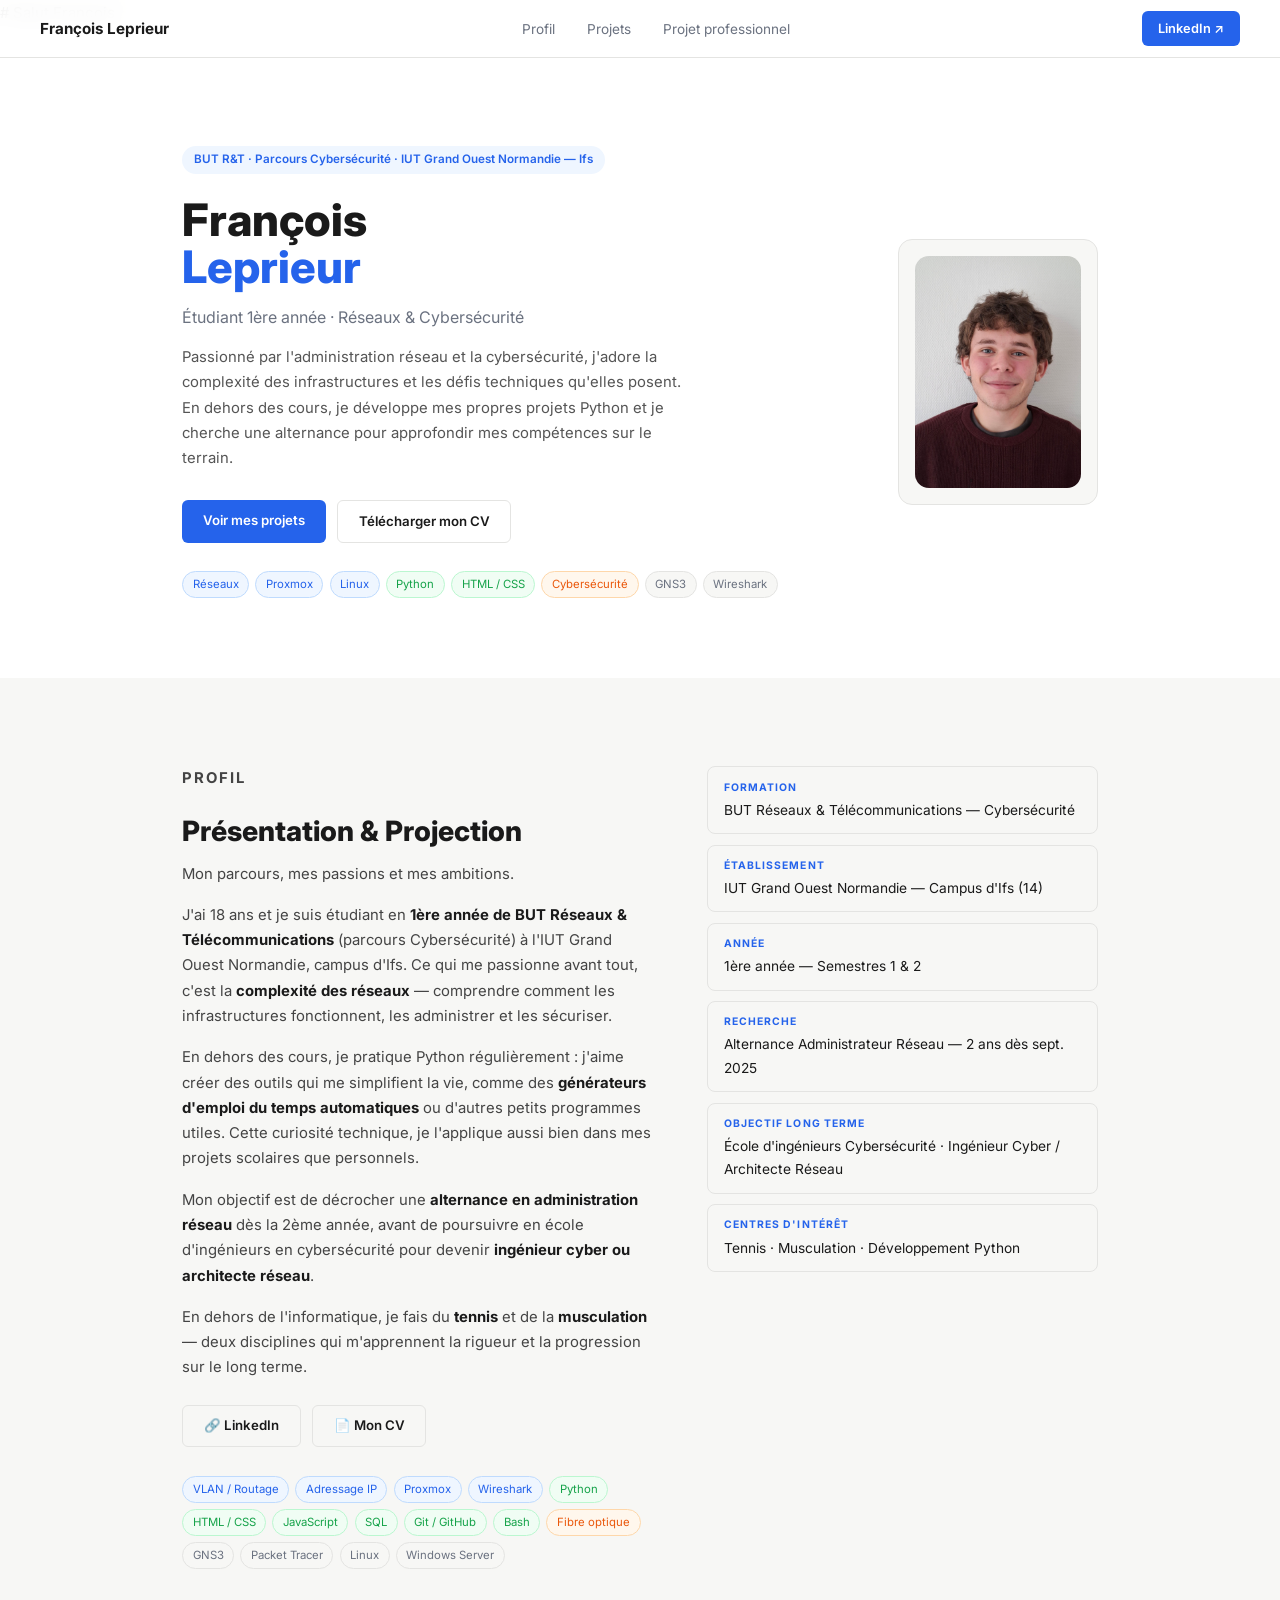
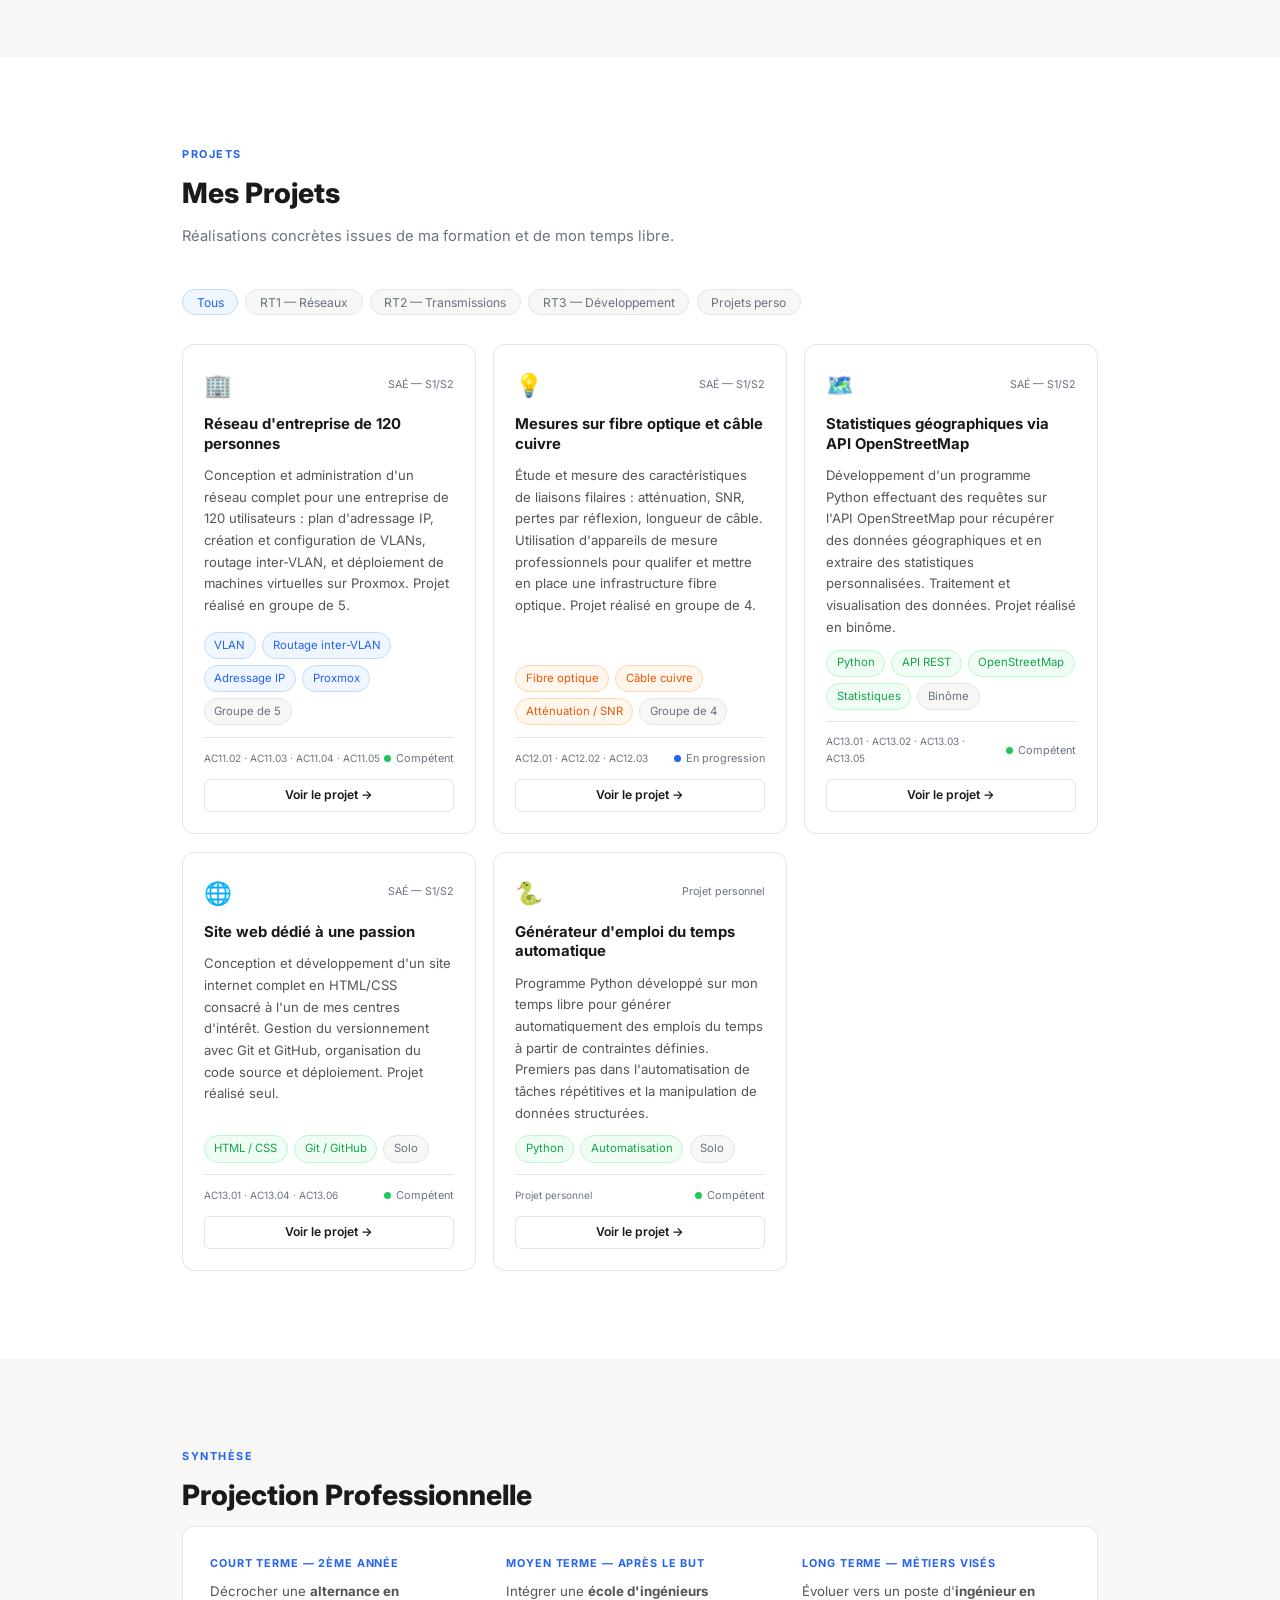
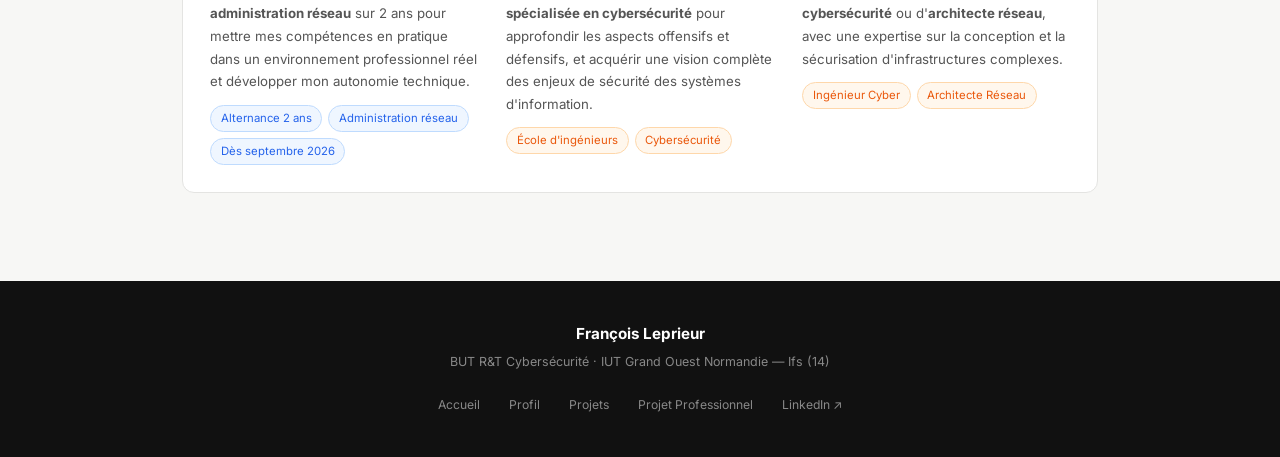
==== commit 157a2aee: "Grosse grosse refonte du site" ====
--- a/index.html
+++ b/index.html
@@ -390,4 +390,4 @@
 
 <script src="script.js"></script>
 </body>
-</html>
+</html>
--- a/style.css
+++ b/style.css
@@ -1,4 +1,3 @@
-<<<<<<< HEAD
 :root {
   --blanc:   #ffffff;
   --fond:    #f7f7f5;
@@ -367,374 +366,4 @@
   h1 { font-size: 2.1rem; }
   .hero-grille, .apropos-grille, .comp-grille, .bilan-grille, .projection-cols { grid-template-columns: 1fr; }
   nav ul { display: none; }
-=======
-:root {
-  --blanc:   #ffffff;
-  --fond:    #f7f7f5;
-  --bordure: #e4e4e2;
-  --texte:   #1a1a1a;
-  --gris:    #6b7280;
-  --bleu:    #2563eb;
-  --bleu-bg: #eff6ff;
-  --vert-bg: #f0fdf4;
-  --vert:    #16a34a;
-  --orange-bg: #fff7ed;
-  --orange:  #ea580c;
-}
-
-* { box-sizing: border-box; margin: 0; padding: 0; }
-html { scroll-behavior: smooth; }
-body {
-  font-family: 'Inter', sans-serif;
-  font-size: 15px;
-  line-height: 1.7;
-  color: var(--texte);
-  background: var(--fond);
-}
-
-/* NAV */
-nav {
-  position: fixed;
-  top: 0; left: 0; right: 0;
-  height: 58px;
-  display: flex;
-  align-items: center;
-  justify-content: space-between;
-  padding: 0 2.5rem;
-  background: rgba(255,255,255,0.93);
-  backdrop-filter: blur(10px);
-  border-bottom: 1px solid var(--bordure);
-  z-index: 100;
-}
-
-nav .logo {
-  font-weight: 700;
-  font-size: 0.95rem;
-  color: var(--texte);
-  text-decoration: none;
-}
-
-nav ul { list-style: none; display: flex; gap: 2rem; }
-
-nav a {
-  color: var(--gris);
-  text-decoration: none;
-  font-size: 0.85rem;
-  transition: color 0.15s;
-}
-nav a:hover { color: var(--bleu); }
-
-.btn-nav {
-  background: var(--bleu);
-  color: white !important;
-  padding: 0.4rem 1rem;
-  border-radius: 6px;
-  font-size: 0.8rem;
-  font-weight: 600;
-}
-.btn-nav:hover { opacity: 0.85; }
-
-/* LAYOUT */
-section { padding: 5.5rem 0; }
-section:nth-child(even) { background: var(--blanc); }
-
-.contenu {
-  max-width: 980px;
-  margin: 0 auto;
-  padding: 0 2rem;
-}
-
-.label-section {
-  font-size: 0.68rem;
-  font-weight: 700;
-  letter-spacing: 0.14em;
-  text-transform: uppercase;
-  color: var(--bleu);
-  margin-bottom: 0.4rem;
-}
-
-h2 {
-  font-size: 1.75rem;
-  font-weight: 800;
-  margin-bottom: 0.4rem;
-}
-
-.chapeau {
-  color: var(--gris);
-  font-size: 0.92rem;
-  margin-bottom: 2.5rem;
-}
-
-/* HERO */
-#accueil {
-  padding-top: 7.5rem;
-  padding-bottom: 5rem;
-  background: var(--blanc);
-}
-
-.hero-grille {
-  display: grid;
-  grid-template-columns: 1fr 200px;
-  gap: 3.5rem;
-  align-items: center;
-}
-
-.hero-badge {
-  display: inline-block;
-  background: var(--bleu-bg);
-  color: var(--bleu);
-  font-size: 0.73rem;
-  font-weight: 600;
-  padding: 0.28rem 0.75rem;
-  border-radius: 100px;
-  margin-bottom: 1.4rem;
-}
-
-h1 {
-  font-size: 2.8rem;
-  font-weight: 800;
-  line-height: 1.05;
-  margin-bottom: 0.8rem;
-}
-h1 span { color: var(--bleu); }
-
-.hero-role {
-  color: var(--gris);
-  font-size: 1rem;
-  margin-bottom: 0.9rem;
-}
-
-.hero-texte {
-  color: #555;
-  font-size: 0.93rem;
-  max-width: 500px;
-  margin-bottom: 1.8rem;
-}
-
-.boutons { display: flex; gap: 0.7rem; flex-wrap: wrap; margin-bottom: 1.8rem; }
-
-.btn {
-  display: inline-block;
-  padding: 0.55rem 1.3rem;
-  border-radius: 6px;
-  font-size: 0.83rem;
-  font-weight: 600;
-  text-decoration: none;
-  transition: all 0.15s;
-}
-.btn-plein { background: var(--bleu); color: white; }
-.btn-plein:hover { opacity: 0.85; }
-.btn-vide { background: transparent; color: var(--texte); border: 1px solid var(--bordure); }
-.btn-vide:hover { border-color: var(--bleu); color: var(--bleu); }
-
-/* TAGS */
-.tags { display: flex; flex-wrap: wrap; gap: 0.38rem; }
-
-.tag {
-  display: inline-block;
-  font-size: 0.71rem;
-  padding: 0.18rem 0.6rem;
-  border-radius: 100px;
-  border: 1px solid var(--bordure);
-  color: var(--gris);
-  background: var(--fond);
-}
-.tag.bleu   { background: var(--bleu-bg);    border-color: #bfdbfe; color: var(--bleu); }
-.tag.vert   { background: var(--vert-bg);    border-color: #bbf7d0; color: var(--vert); }
-.tag.orange { background: var(--orange-bg);  border-color: #fed7aa; color: var(--orange); }
-
-/* PHOTO */
-.photo-cadre {
-  width: 100%;
-  aspect-ratio: 3/4;
-  background: var(--fond);
-  border: 1px solid var(--bordure);
-  border-radius: 14px;
-  display: flex;
-  flex-direction: column;
-  align-items: center;
-  justify-content: center;
-  gap: 0.5rem;
-  color: var(--gris);
-  font-size: 0.75rem;
-  text-align: center;
-  padding: 1rem;
-}
-
-/* À PROPOS */
-.apropos-grille {
-  display: grid;
-  grid-template-columns: 1.2fr 1fr;
-  gap: 3.5rem;
-}
-
-.apropos-texte p {
-  font-size: 0.93rem;
-  color: #444;
-  margin-bottom: 1rem;
-}
-.apropos-texte strong { color: var(--texte); }
-
-.infos { display: flex; flex-direction: column; gap: 0.65rem; }
-
-.info-ligne {
-  background: var(--fond);
-  border: 1px solid var(--bordure);
-  border-radius: 8px;
-  padding: 0.7rem 1rem;
-}
-.info-ligne .label {
-  font-size: 0.65rem;
-  font-weight: 700;
-  letter-spacing: 0.1em;
-  text-transform: uppercase;
-  color: var(--bleu);
-  margin-bottom: 0.15rem;
-}
-.info-ligne .valeur { font-size: 0.86rem; }
-
-/* PROJETS */
-.filtres { display: flex; gap: 0.45rem; flex-wrap: wrap; margin-bottom: 1.8rem; }
-
-.filtre {
-  background: var(--fond);
-  border: 1px solid var(--bordure);
-  color: var(--gris);
-  padding: 0.3rem 0.85rem;
-  border-radius: 100px;
-  font-size: 0.76rem;
-  font-family: inherit;
-  cursor: pointer;
-  transition: all 0.15s;
-}
-.filtre:hover, .filtre.actif {
-  background: var(--bleu-bg);
-  border-color: #bfdbfe;
-  color: var(--bleu);
-}
-
-.grille-projets {
-  display: grid;
-  grid-template-columns: repeat(auto-fill, minmax(285px, 1fr));
-  gap: 1.1rem;
-}
-
-.projet {
-  background: var(--blanc);
-  border: 1px solid var(--bordure);
-  border-radius: 12px;
-  padding: 1.3rem;
-  display: flex;
-  flex-direction: column;
-  gap: 0.7rem;
-  transition: box-shadow 0.2s, border-color 0.2s;
-}
-.projet:hover {
-  border-color: #bfdbfe;
-  box-shadow: 0 4px 18px rgba(37,99,235,0.07);
-}
-.projet.masque { display: none; }
-
-.projet-entete {
-  display: flex;
-  justify-content: space-between;
-  align-items: center;
-}
-.projet-icone { font-size: 1.4rem; }
-.projet-semestre { font-size: 0.67rem; color: var(--gris); }
-
-.projet h3 { font-size: 0.93rem; font-weight: 700; line-height: 1.3; }
-
-.projet p { font-size: 0.82rem; color: #555; line-height: 1.65; flex: 1; }
-
-.projet-pied {
-  display: flex;
-  justify-content: space-between;
-  align-items: center;
-  padding-top: 0.7rem;
-  border-top: 1px solid var(--bordure);
-}
-.projet-ac { font-size: 0.63rem; color: var(--gris); }
-
-.niveau { display: flex; align-items: center; gap: 0.3rem; font-size: 0.68rem; color: var(--gris); }
-.point { width: 7px; height: 7px; border-radius: 50%; }
-.point.vert   { background: #22c55e; }
-.point.orange { background: #f97316; }
-.point.bleu   { background: var(--bleu); }
-
-/* COMPÉTENCES */
-.comp-grille { display: grid; grid-template-columns: repeat(2, 1fr); gap: 1.1rem; }
-
-.comp-carte {
-  background: var(--blanc);
-  border: 1px solid var(--bordure);
-  border-radius: 12px;
-  padding: 1.4rem;
-}
-.comp-carte h3 { font-size: 0.88rem; font-weight: 700; margin-bottom: 0.2rem; }
-.comp-carte .comp-niveau { font-size: 0.7rem; color: var(--gris); margin-bottom: 1rem; }
-
-.comp-carte ul { list-style: none; display: flex; flex-direction: column; gap: 0.45rem; }
-.comp-carte li { display: flex; gap: 0.55rem; font-size: 0.82rem; color: #444; align-items: flex-start; }
-.comp-carte li .code {
-  background: var(--bleu-bg);
-  color: var(--bleu);
-  font-size: 0.63rem;
-  font-weight: 700;
-  padding: 0.1rem 0.38rem;
-  border-radius: 4px;
-  flex-shrink: 0;
-  margin-top: 3px;
-}
-
-/* BILAN */
-.bilan-grille { display: grid; grid-template-columns: repeat(2, 1fr); gap: 1.1rem; margin-bottom: 1.2rem; }
-
-.bilan-carte {
-  background: var(--blanc);
-  border: 1px solid var(--bordure);
-  border-radius: 12px;
-  padding: 1.4rem;
-}
-.bilan-carte h3 { font-size: 0.88rem; font-weight: 700; margin-bottom: 0.15rem; }
-.bilan-carte .periode { font-size: 0.7rem; color: var(--gris); margin-bottom: 0.8rem; }
-.bilan-carte p { font-size: 0.83rem; color: #555; margin-bottom: 0.8rem; line-height: 1.7; }
-.bilan-carte h4 { font-size: 0.66rem; font-weight: 700; letter-spacing: 0.08em; text-transform: uppercase; margin-bottom: 0.35rem; margin-top: 0.7rem; }
-.bilan-carte h4.vert   { color: var(--vert); }
-.bilan-carte h4.orange { color: var(--orange); }
-.bilan-carte ul { padding-left: 1rem; font-size: 0.82rem; color: #555; }
-.bilan-carte ul li { margin-bottom: 0.2rem; }
-
-/* PROJECTION */
-.projection {
-  background: var(--blanc);
-  border: 1px solid var(--bordure);
-  border-radius: 12px;
-  padding: 1.7rem;
-}
-.projection h3 { font-size: 0.95rem; font-weight: 700; margin-bottom: 1.3rem; }
-
-.projection-cols { display: grid; grid-template-columns: repeat(3, 1fr); gap: 1.8rem; }
-.projection-cols h4 { font-size: 0.68rem; font-weight: 700; letter-spacing: 0.08em; text-transform: uppercase; color: var(--bleu); margin-bottom: 0.45rem; }
-.projection-cols p { font-size: 0.83rem; color: #555; margin-bottom: 0.75rem; line-height: 1.7; }
-
-/* FOOTER */
-footer {
-  background: #111;
-  color: #888;
-  text-align: center;
-  padding: 2.5rem 1rem;
-}
-footer .nom { font-size: 0.95rem; font-weight: 700; color: white; margin-bottom: 0.25rem; }
-footer p { font-size: 0.78rem; margin-bottom: 1.2rem; }
-footer ul { list-style: none; display: flex; justify-content: center; gap: 1.8rem; }
-footer a { color: #888; font-size: 0.76rem; text-decoration: none; transition: color 0.15s; }
-footer a:hover { color: white; }
-
-/* RESPONSIVE */
-@media (max-width: 768px) {
-  h1 { font-size: 2.1rem; }
-  .hero-grille, .apropos-grille, .comp-grille, .bilan-grille, .projection-cols { grid-template-columns: 1fr; }
-  nav ul { display: none; }
->>>>>>> 49631f91f60c94ab23fd278c7b79157e9e8f5c44
 }
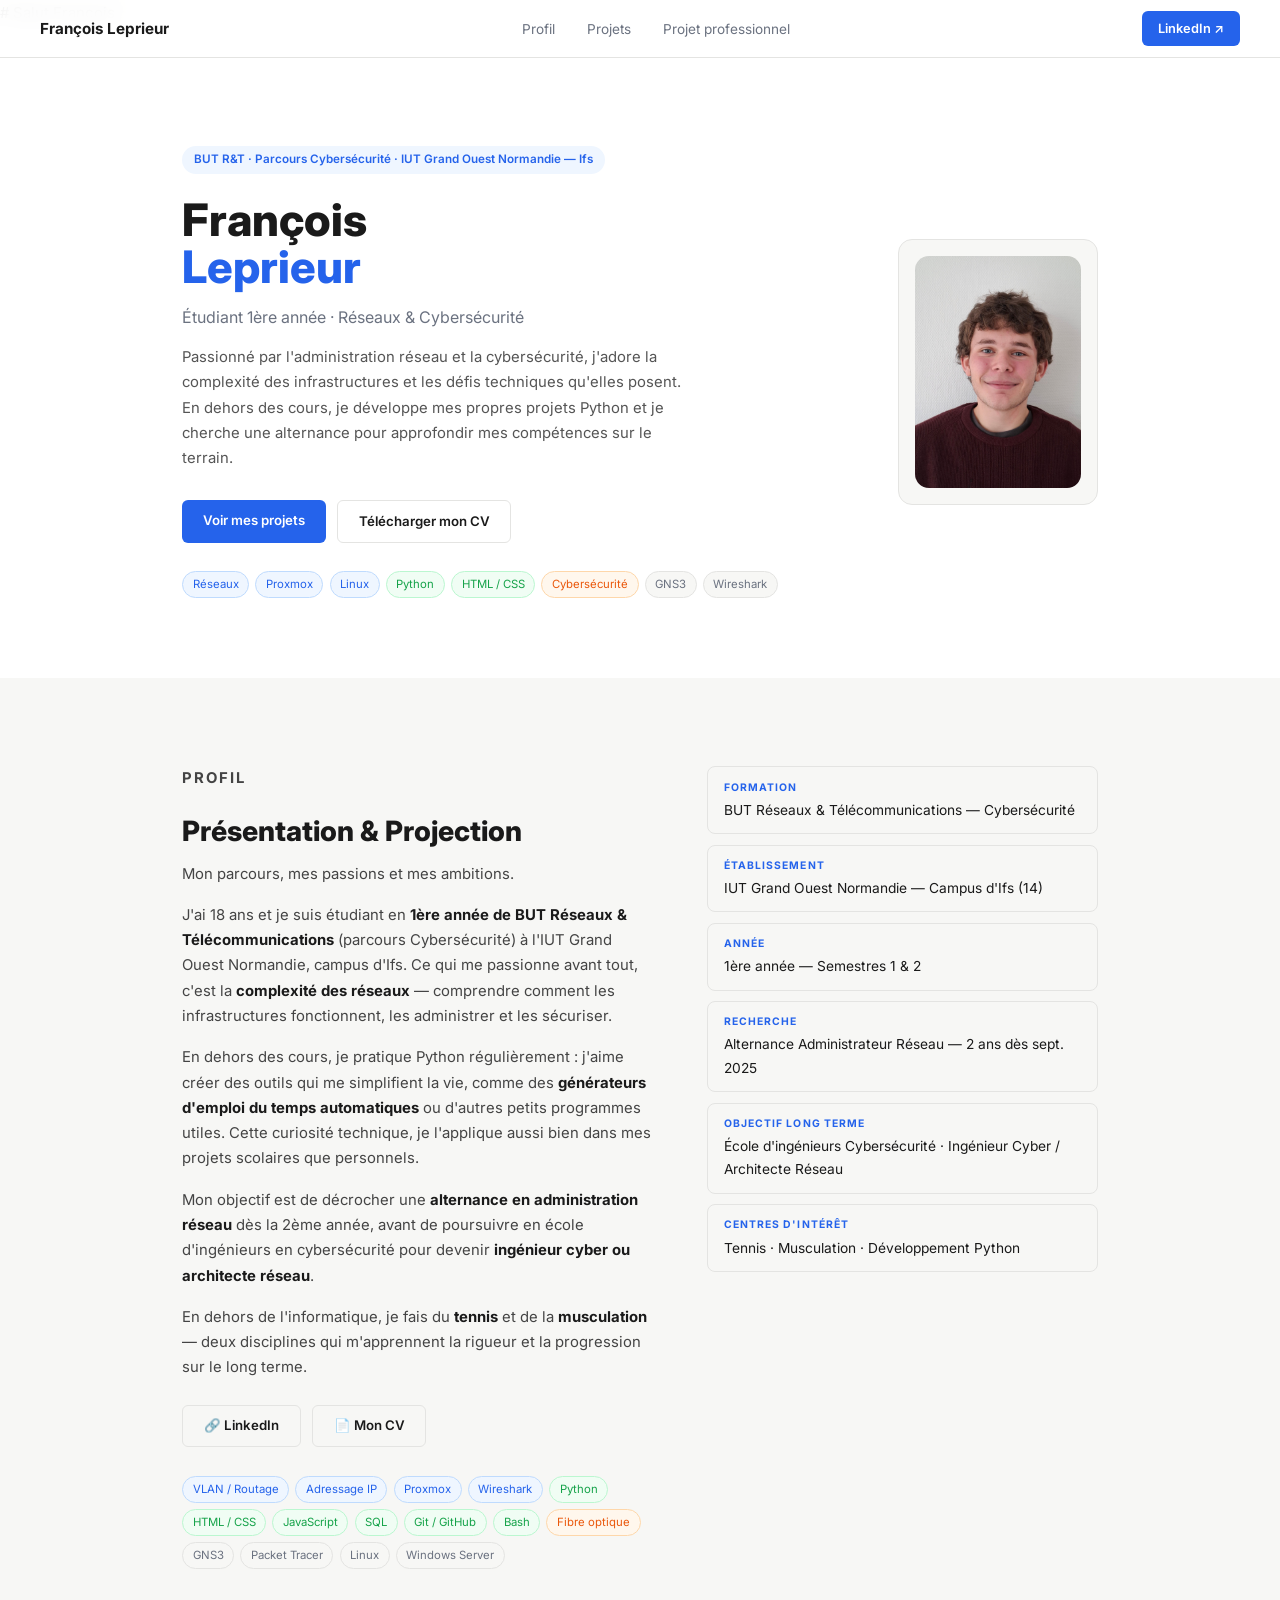
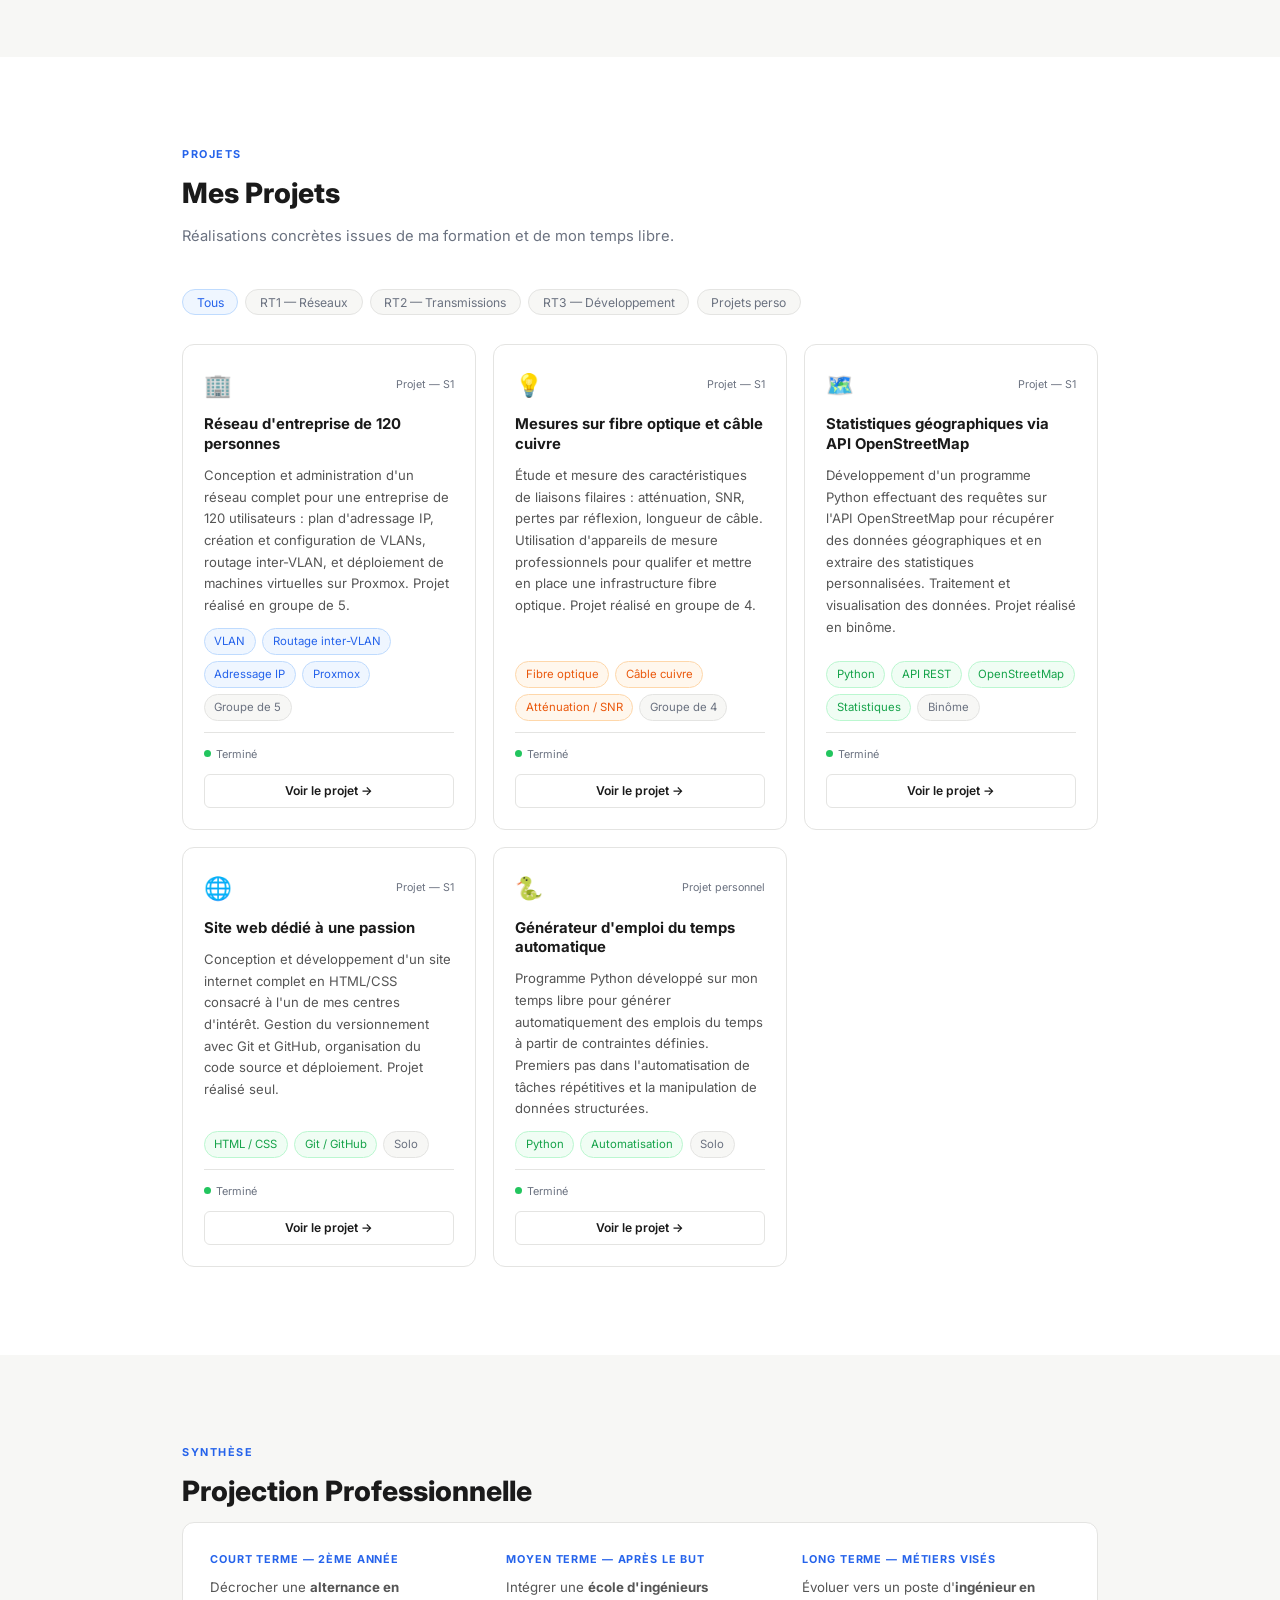
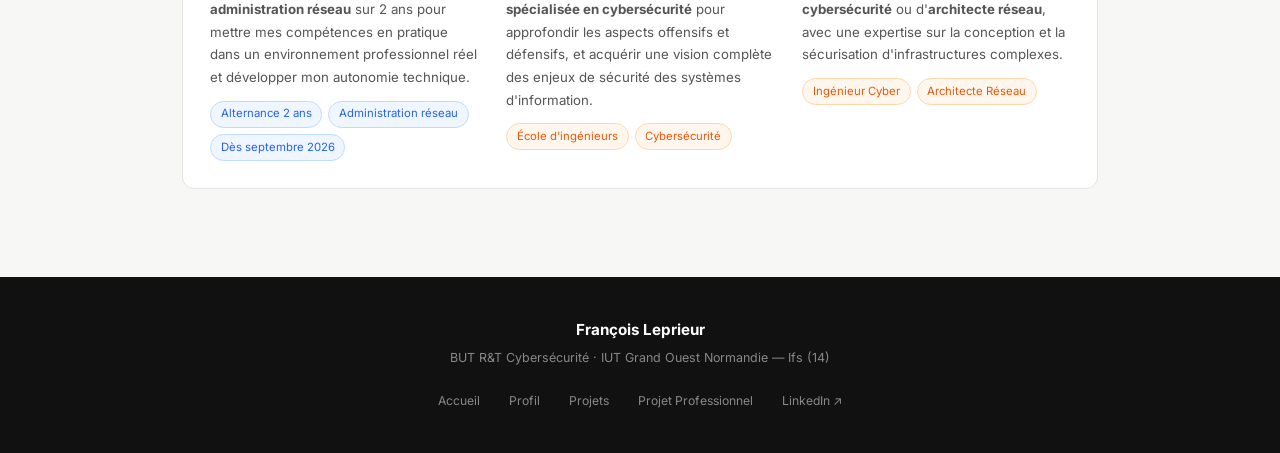
==== commit 528dd695: "Modification  de l'index" ====
--- a/index.html
+++ b/index.html
@@ -177,7 +177,7 @@
       <div class="projet" data-cat="rt1">
         <div class="projet-entete">
           <span class="projet-icone">🏢</span>
-          <span class="projet-semestre">SAÉ — S1/S2</span>
+          <span class="projet-semestre">Projet — S1</span>
         </div>
         <h3>Réseau d'entreprise de 120 personnes</h3>
         <p>
@@ -193,8 +193,7 @@
           <span class="tag">Groupe de 5</span>
         </div>
         <div class="projet-pied">
-          <span class="projet-ac">AC11.02 · AC11.03 · AC11.04 · AC11.05</span>
-          <div class="niveau"><span class="point vert"></span> Compétent</div>
+          <div class="niveau"><span class="point vert"></span>Terminé</div>
         </div>
         <a href="projet-reseau-entreprise.html" class="btn btn-vide" style="font-size:0.76rem;padding:0.35rem 0.9rem;text-align:center;">Voir le projet →</a>
       </div>
@@ -202,7 +201,7 @@
       <div class="projet" data-cat="rt2">
         <div class="projet-entete">
           <span class="projet-icone">💡</span>
-          <span class="projet-semestre">SAÉ — S1/S2</span>
+          <span class="projet-semestre">Projet — S1</span>
         </div>
         <h3>Mesures sur fibre optique et câble cuivre</h3>
         <p>
@@ -218,8 +217,7 @@
           <span class="tag">Groupe de 4</span>
         </div>
         <div class="projet-pied">
-          <span class="projet-ac">AC12.01 · AC12.02 · AC12.03</span>
-          <div class="niveau"><span class="point bleu"></span> En progression</div>
+          <div class="niveau"><span class="point vert"></span>Terminé</div>
         </div>
         <a href="projet-fibre-optique.html" class="btn btn-vide" style="font-size:0.76rem;padding:0.35rem 0.9rem;text-align:center;">Voir le projet →</a>
       </div>
@@ -227,7 +225,7 @@
       <div class="projet" data-cat="rt3">
         <div class="projet-entete">
           <span class="projet-icone">🗺️</span>
-          <span class="projet-semestre">SAÉ — S1/S2</span>
+          <span class="projet-semestre">Projet — S1</span>
         </div>
         <h3>Statistiques géographiques via API OpenStreetMap</h3>
         <p>
@@ -243,8 +241,7 @@
           <span class="tag">Binôme</span>
         </div>
         <div class="projet-pied">
-          <span class="projet-ac">AC13.01 · AC13.02 · AC13.03 · AC13.05</span>
-          <div class="niveau"><span class="point vert"></span> Compétent</div>
+          <div class="niveau"><span class="point vert"></span>Terminé</div>
         </div>
         <a href="projet-openstreetmap.html" class="btn btn-vide" style="font-size:0.76rem;padding:0.35rem 0.9rem;text-align:center;">Voir le projet →</a>
       </div>
@@ -252,7 +249,7 @@
       <div class="projet" data-cat="rt3">
         <div class="projet-entete">
           <span class="projet-icone">🌐</span>
-          <span class="projet-semestre">SAÉ — S1/S2</span>
+          <span class="projet-semestre">Projet — S1</span>
         </div>
         <h3>Site web dédié à une passion</h3>
         <p>
@@ -266,8 +263,7 @@
           <span class="tag">Solo</span>
         </div>
         <div class="projet-pied">
-          <span class="projet-ac">AC13.01 · AC13.04 · AC13.06</span>
-          <div class="niveau"><span class="point vert"></span> Compétent</div>
+            <div class="niveau"><span class="point vert"></span>Terminé</div>
         </div>
         <a href="projet-site-web.html" class="btn btn-vide" style="font-size:0.76rem;padding:0.35rem 0.9rem;text-align:center;">Voir le projet →</a>
       </div>
@@ -289,8 +285,7 @@
           <span class="tag">Solo</span>
         </div>
         <div class="projet-pied">
-          <span class="projet-ac">Projet personnel</span>
-          <div class="niveau"><span class="point vert"></span> Compétent</div>
+          <div class="niveau"><span class="point vert"></span>Terminé</div>
         </div>
         <a href="projet-emploi-du-temps.html" class="btn btn-vide" style="font-size:0.76rem;padding:0.35rem 0.9rem;text-align:center;">Voir le projet →</a>
       </div>
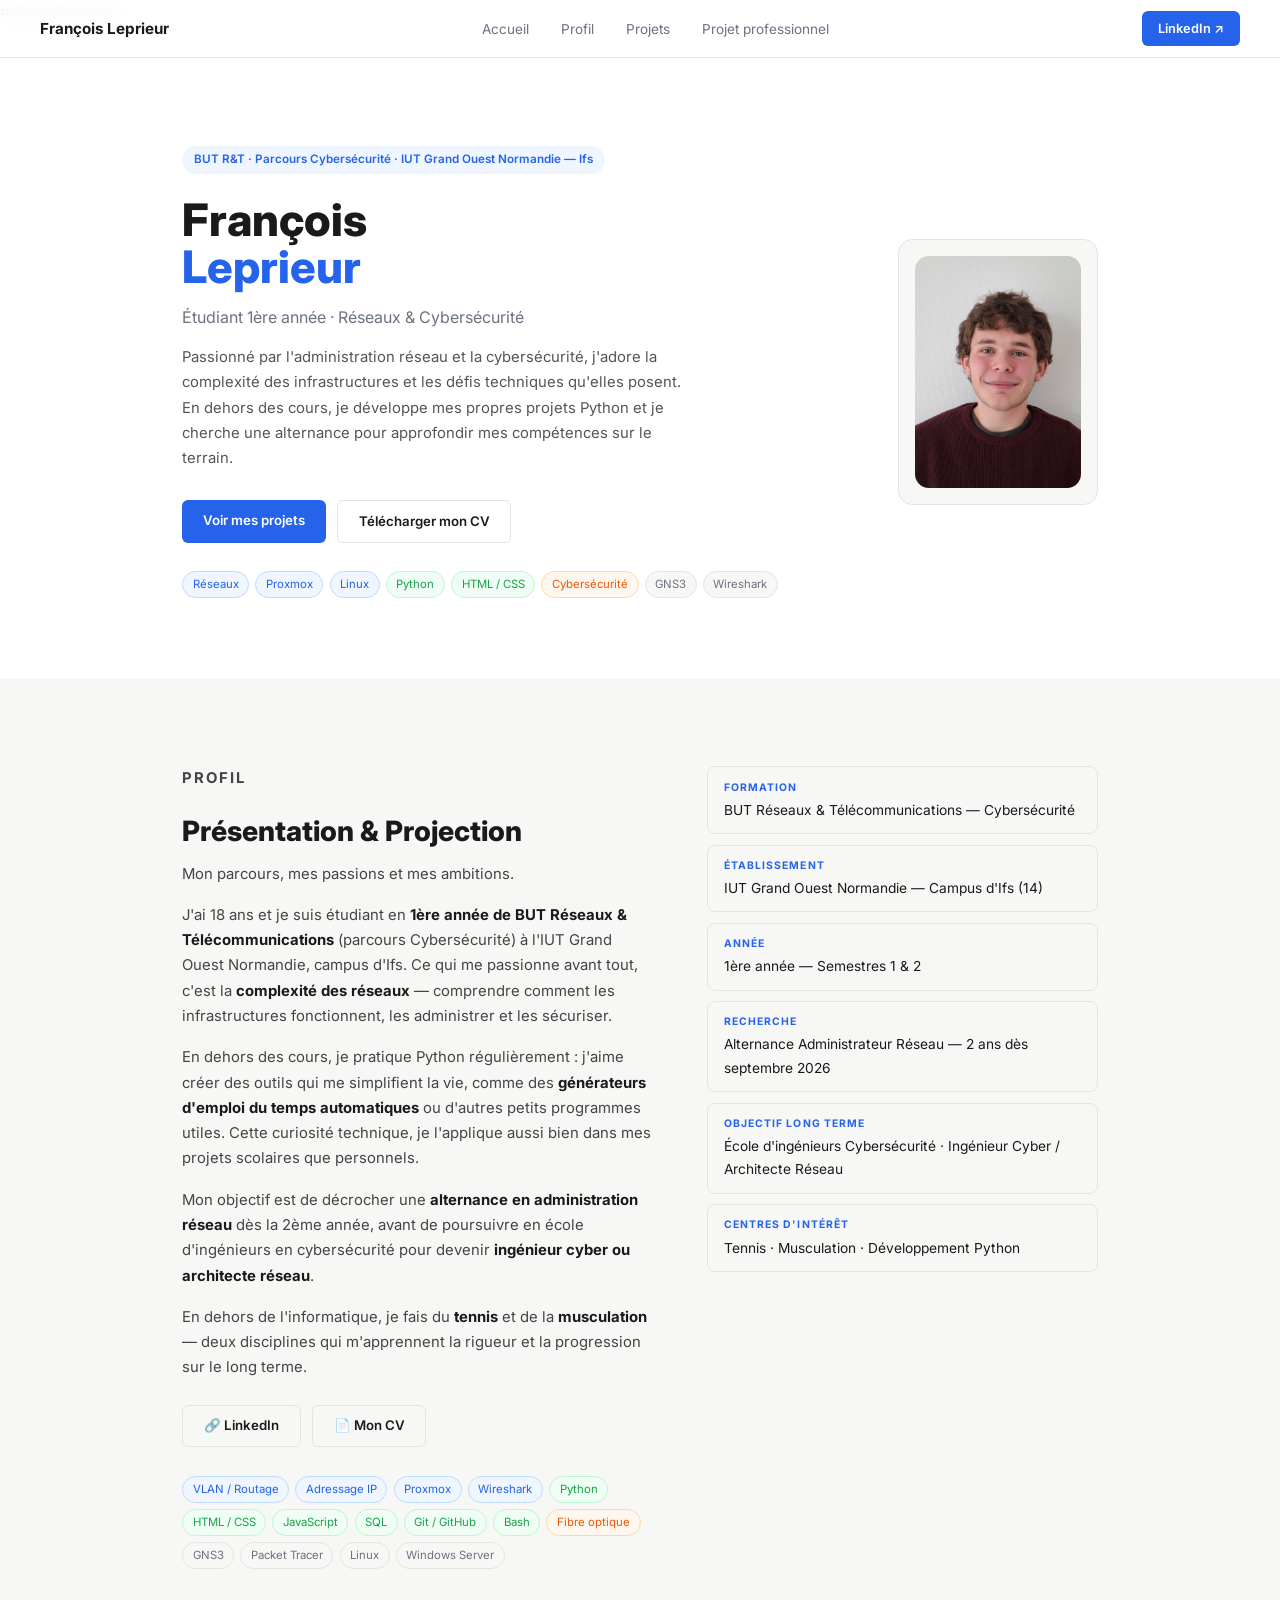
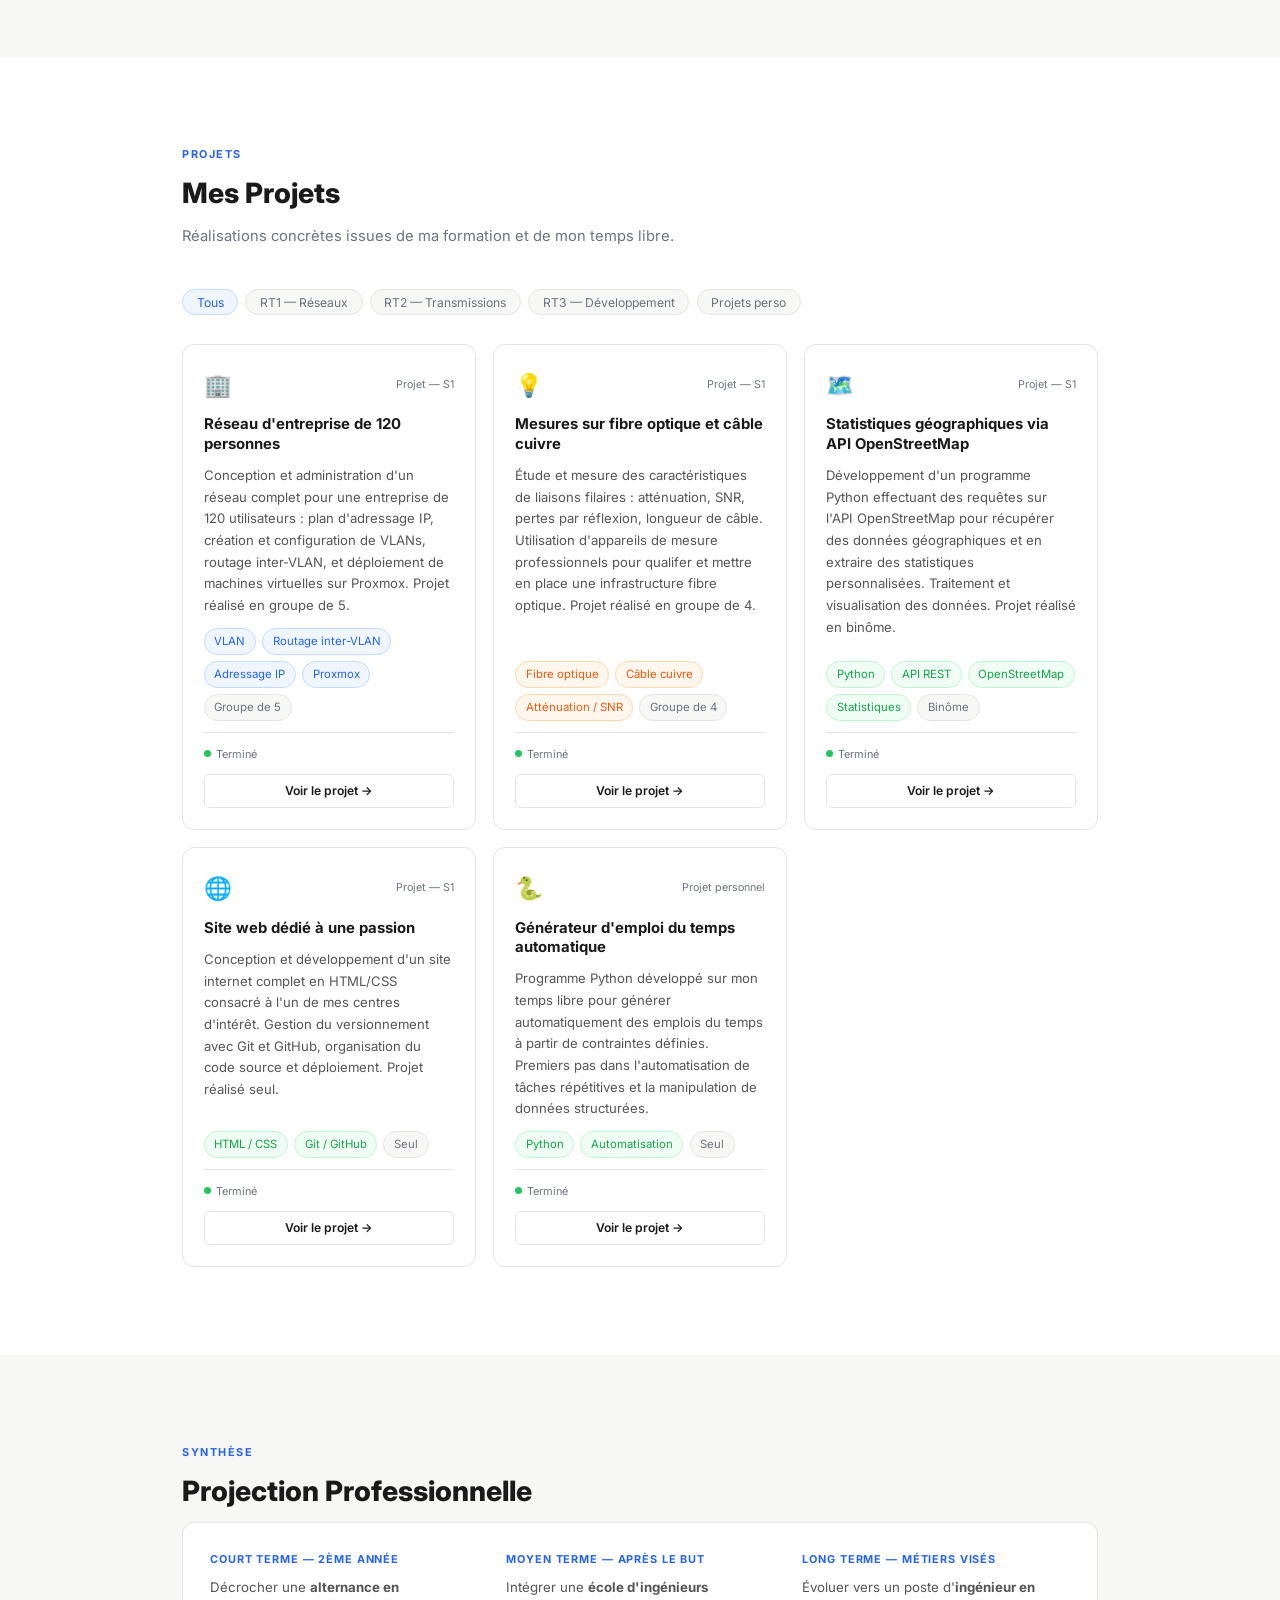
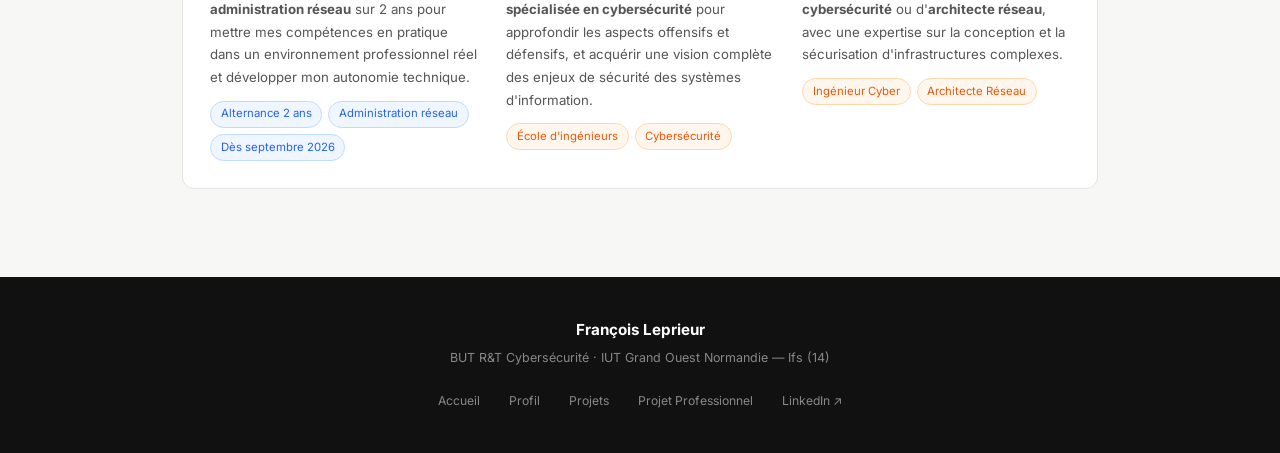
==== commit da2d8e9a: "Correction des erreurs d'orthographe" ====
--- a/index.html
+++ b/index.html
@@ -14,6 +14,7 @@
 <nav>
   <a href="#accueil" class="logo">François Leprieur</a>
   <ul>
+    <li><a href="#accueil">Accueil</a></li>
     <li><a href="#apropos">Profil</a></li>
     <li><a href="#projets">Projets</a></li>
     <li><a href="#bilan">Projet professionnel</a></li>
@@ -135,7 +136,7 @@
         </div>
         <div class="info-ligne">
           <div class="label">Recherche</div>
-          <div class="valeur">Alternance Administrateur Réseau — 2 ans dès sept. 2025</div>
+          <div class="valeur">Alternance Administrateur Réseau — 2 ans dès septembre 2026</div>
         </div>
         <div class="info-ligne">
           <div class="label">Objectif long terme</div>
@@ -260,7 +261,7 @@
         <div class="tags">
           <span class="tag vert">HTML / CSS</span>
           <span class="tag vert">Git / GitHub</span>
-          <span class="tag">Solo</span>
+          <span class="tag">Seul</span>
         </div>
         <div class="projet-pied">
             <div class="niveau"><span class="point vert"></span>Terminé</div>
@@ -282,7 +283,7 @@
         <div class="tags">
           <span class="tag vert">Python</span>
           <span class="tag vert">Automatisation</span>
-          <span class="tag">Solo</span>
+          <span class="tag">Seul</span>
         </div>
         <div class="projet-pied">
           <div class="niveau"><span class="point vert"></span>Terminé</div>
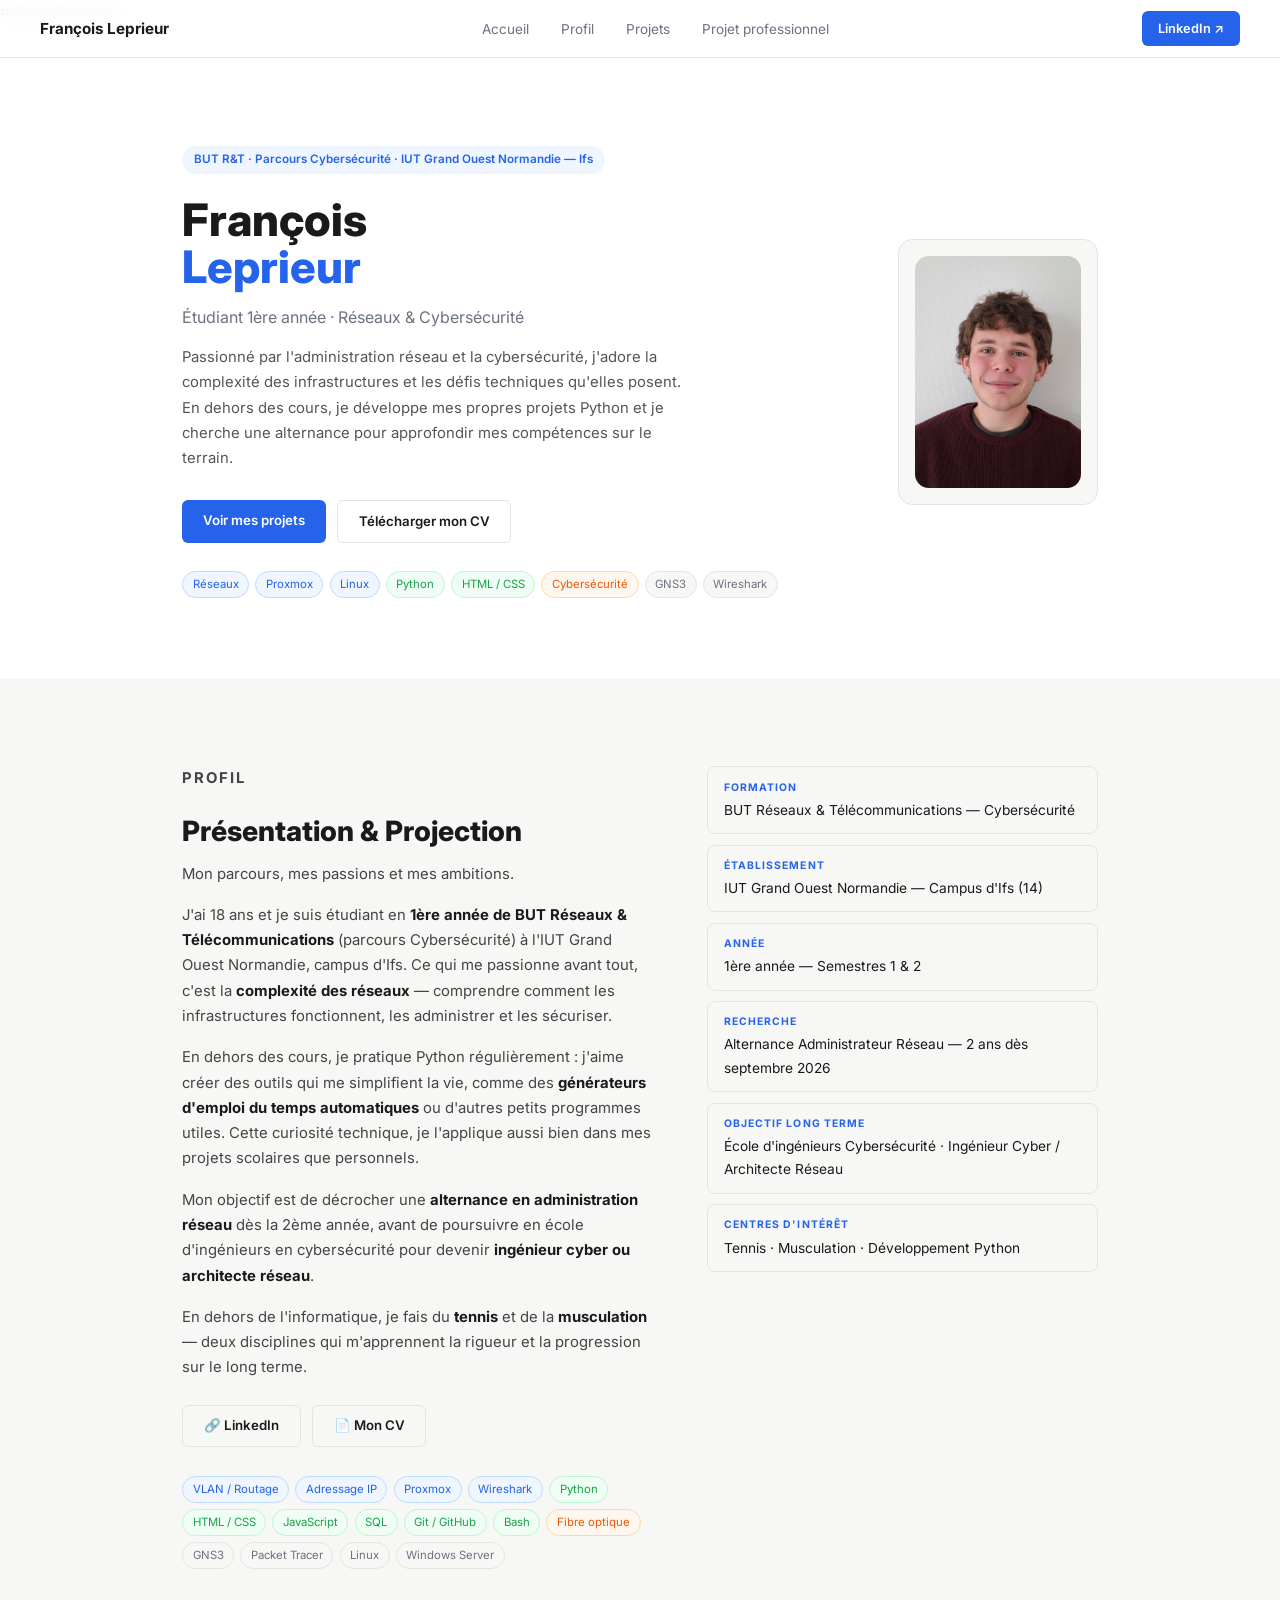
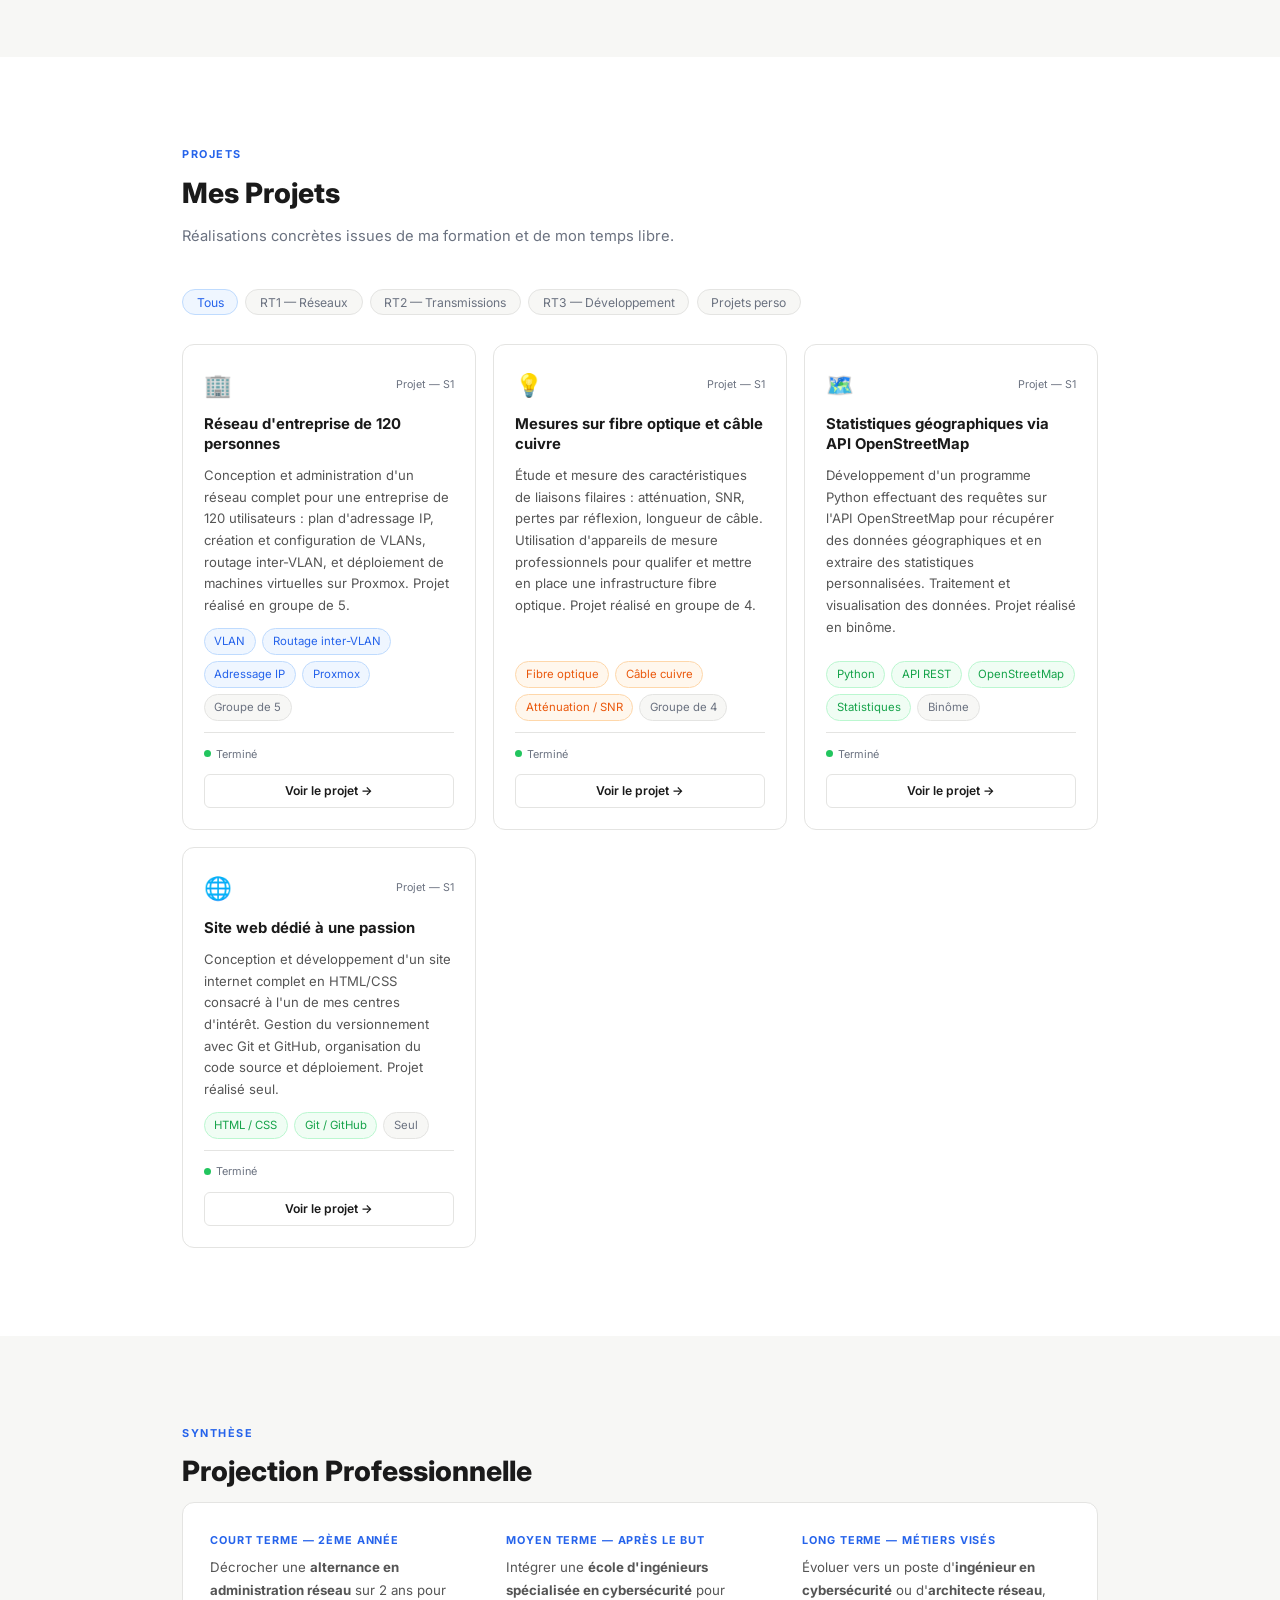
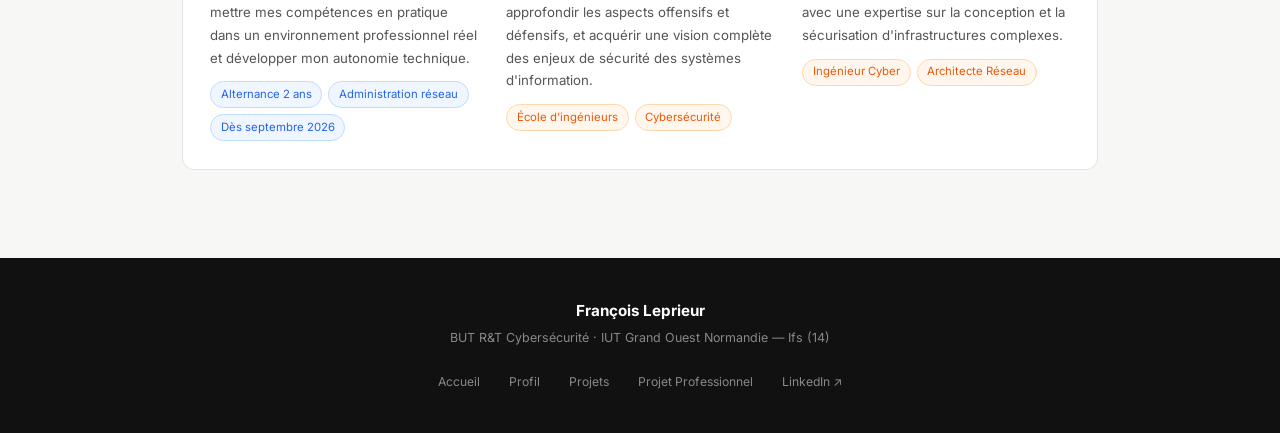
==== commit a6dd9448: "Mise à jour" ====
--- a/index.html
+++ b/index.html
@@ -268,7 +268,7 @@
         </div>
         <a href="projet-site-web.html" class="btn btn-vide" style="font-size:0.76rem;padding:0.35rem 0.9rem;text-align:center;">Voir le projet →</a>
       </div>
-
+<!-- 
       <div class="projet" data-cat="perso">
         <div class="projet-entete">
           <span class="projet-icone">🐍</span>
@@ -289,7 +289,7 @@
           <div class="niveau"><span class="point vert"></span>Terminé</div>
         </div>
         <a href="projet-emploi-du-temps.html" class="btn btn-vide" style="font-size:0.76rem;padding:0.35rem 0.9rem;text-align:center;">Voir le projet →</a>
-      </div>
+      </div> -->
 
       <!-- COPIE CE BLOC POUR AJOUTER UN PROJET
       <div class="projet" data-cat="rt1">
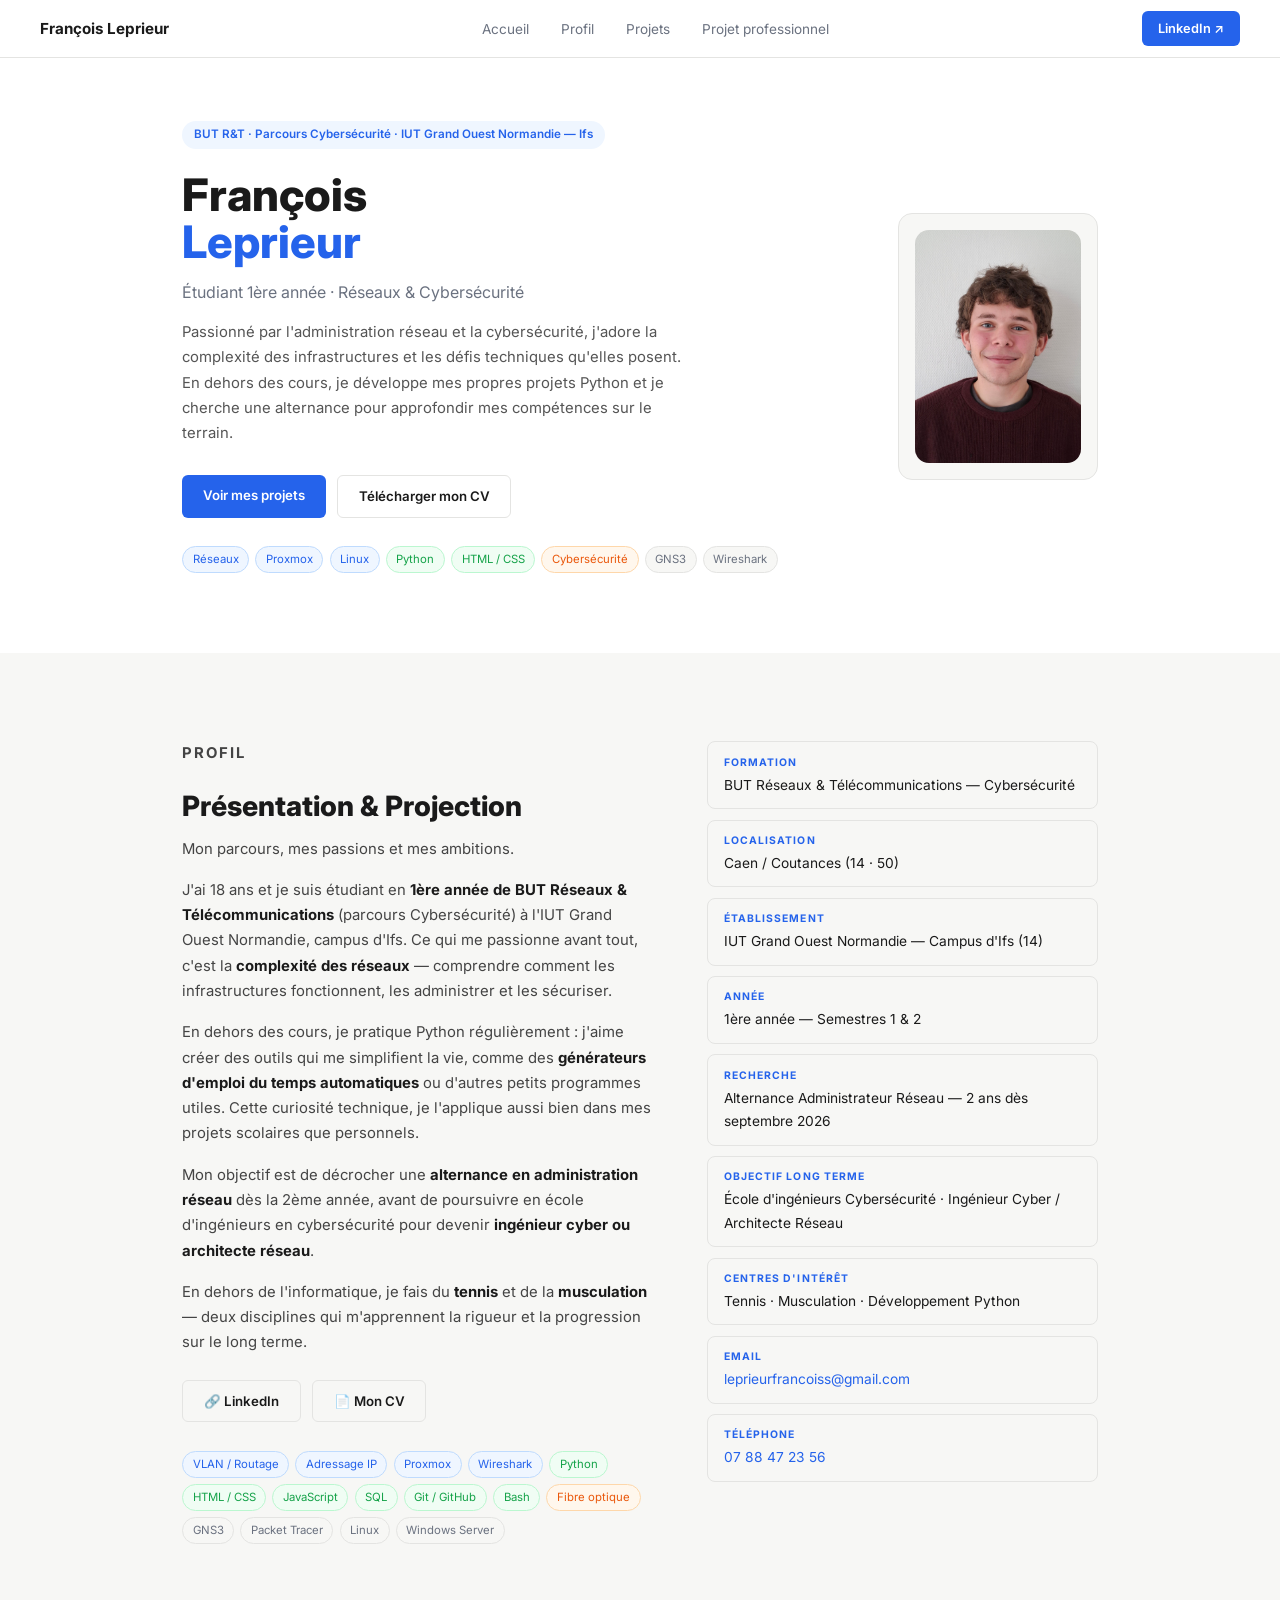
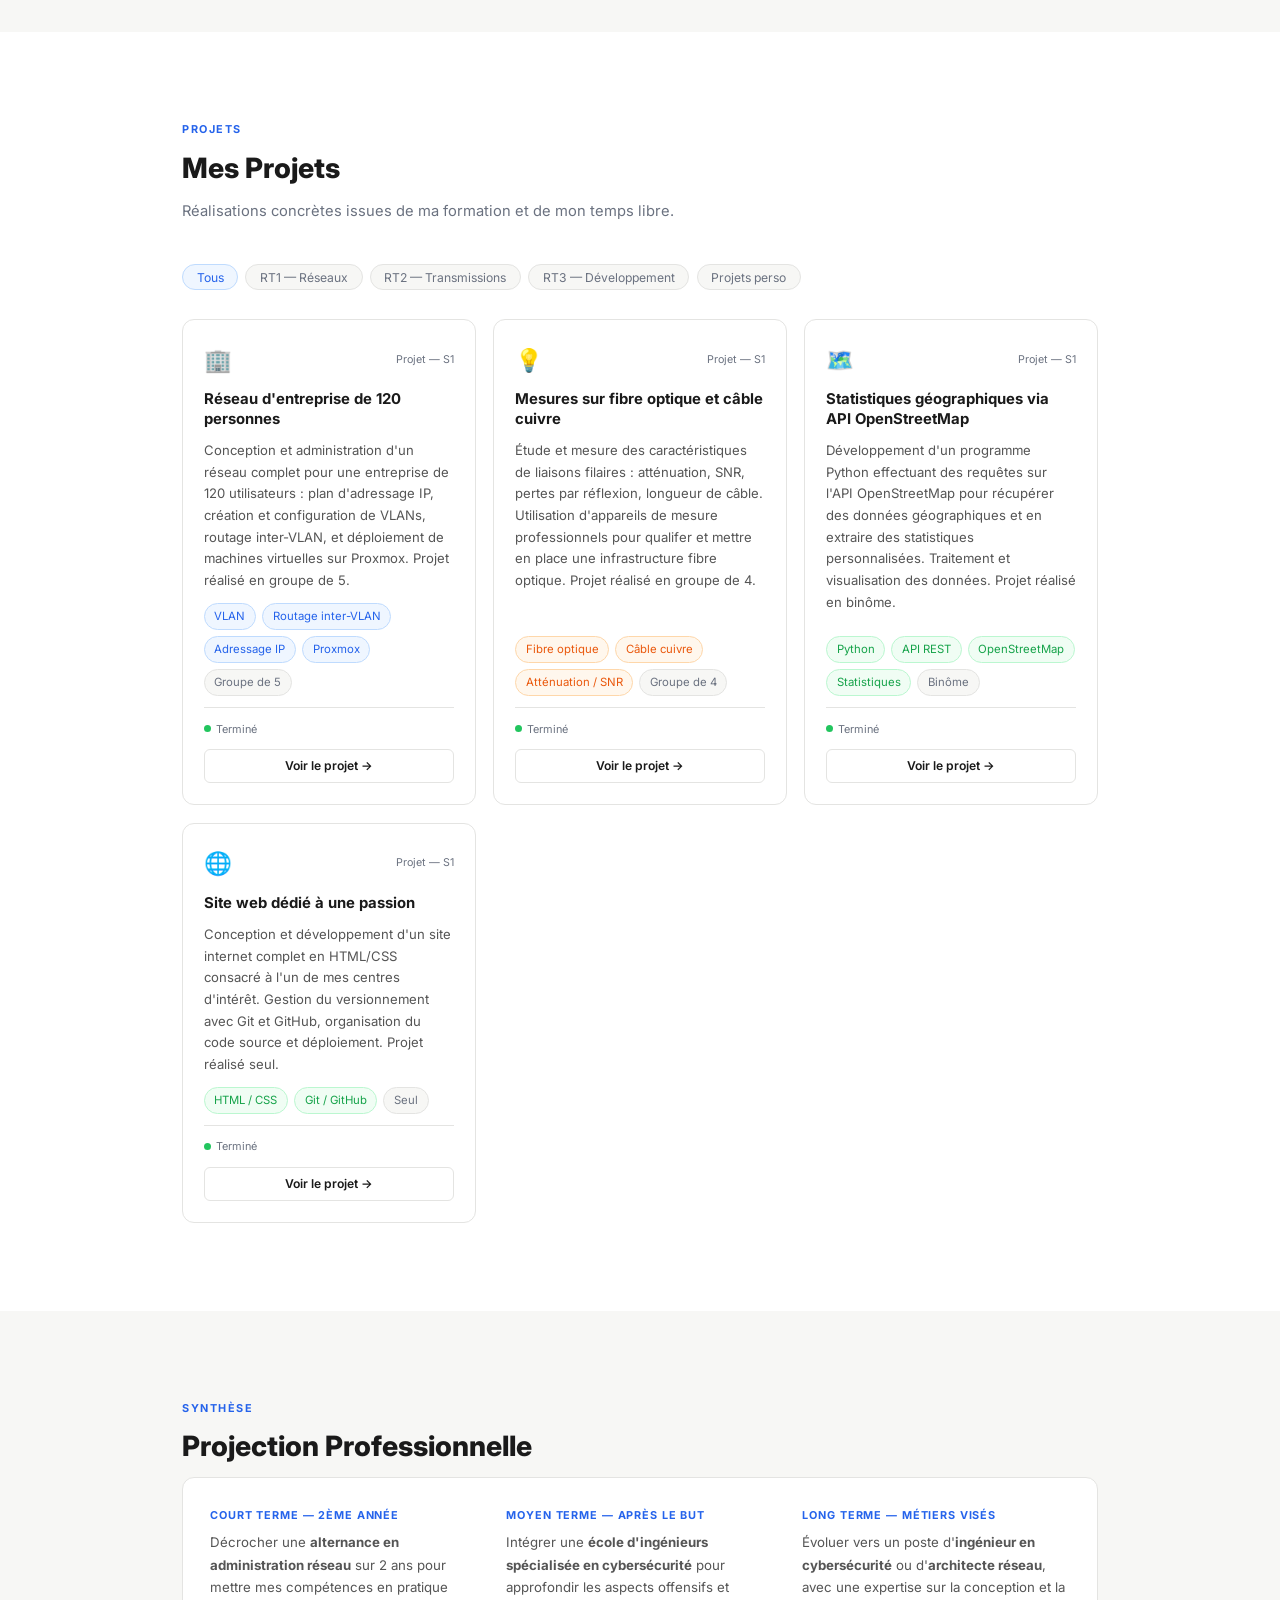
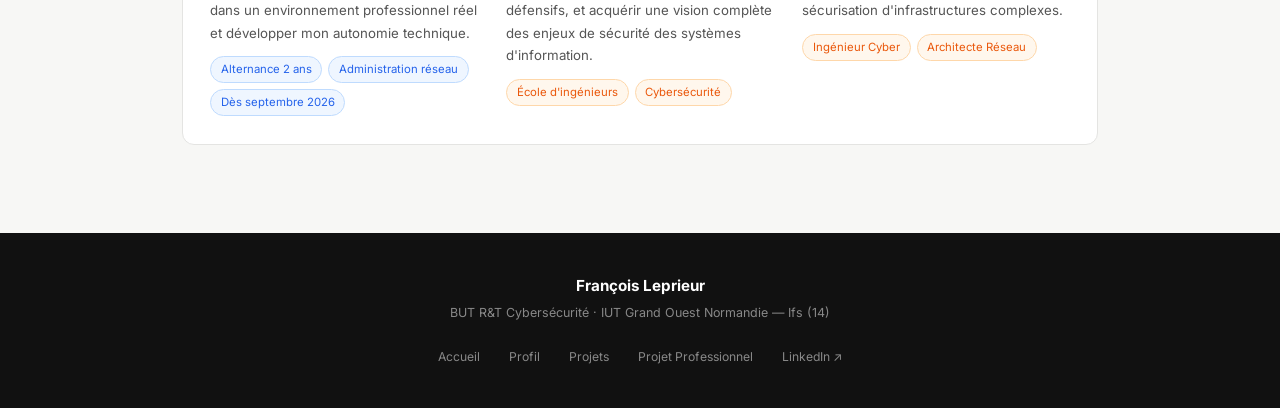
==== commit 4b2394cb: "Ajout de la localisation, de l'email et du téléphone dans la section Profil" ====
--- a/index.html
+++ b/index.html
@@ -1,4 +1,3 @@
-# Salut François
 <!DOCTYPE html>
 <html lang="fr">
 <head>
@@ -127,6 +126,10 @@
           <div class="valeur">BUT Réseaux &amp; Télécommunications — Cybersécurité</div>
         </div>
         <div class="info-ligne">
+          <div class="label">Localisation</div>
+          <div class="valeur">Caen / Coutances (14 · 50)</div>
+        </div>
+        <div class="info-ligne">
           <div class="label">Établissement</div>
           <div class="valeur">IUT Grand Ouest Normandie — Campus d'Ifs (14)</div>
         </div>
@@ -145,6 +148,14 @@
         <div class="info-ligne">
           <div class="label">Centres d'intérêt</div>
           <div class="valeur">Tennis · Musculation · Développement Python</div>
+        </div>
+        <div class="info-ligne">
+          <div class="label">Email</div>
+          <div class="valeur"><a href="mailto:leprieurfrancoiss@gmail.com" style="color:var(--bleu);text-decoration:none;">leprieurfrancoiss@gmail.com</a></div>
+        </div>
+        <div class="info-ligne">
+          <div class="label">Téléphone</div>
+          <div class="valeur"><a href="tel:+33788472356" style="color:var(--bleu);text-decoration:none;">07 88 47 23 56</a></div>
         </div>
       </div>
 
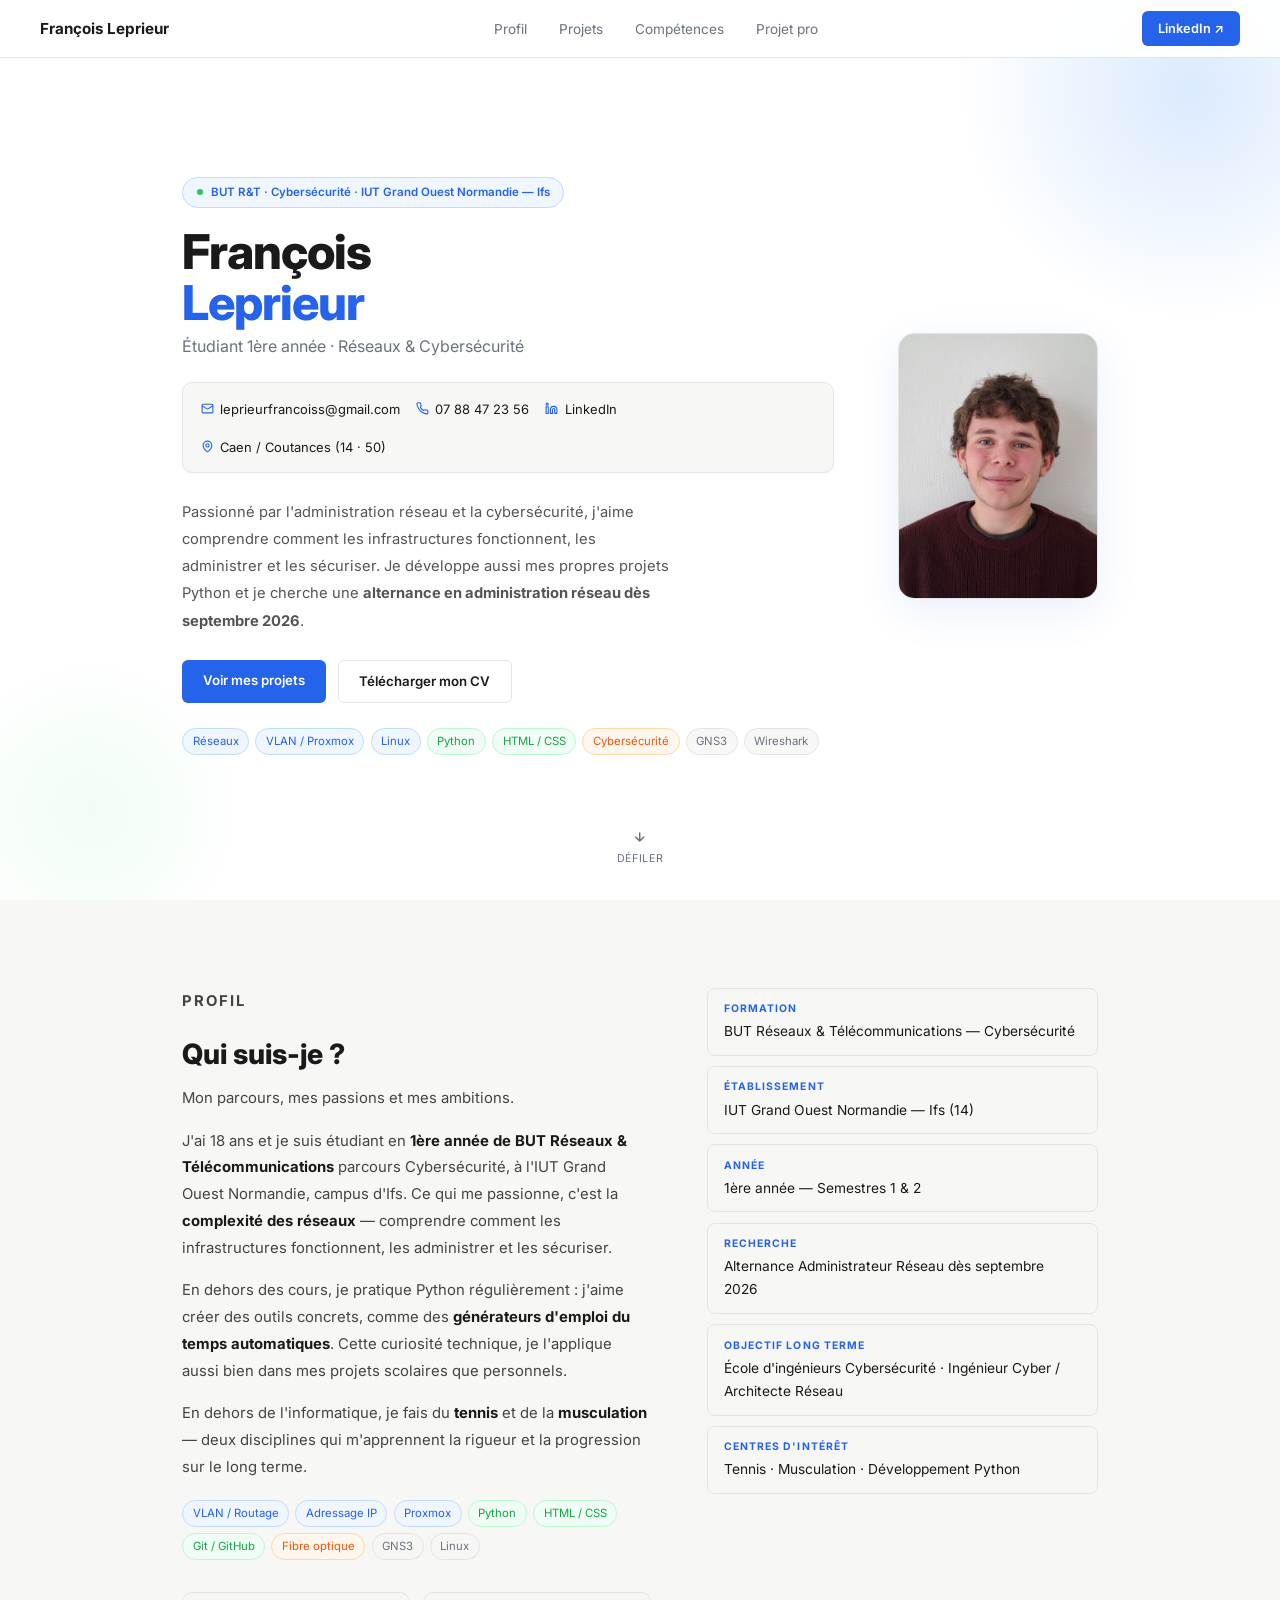
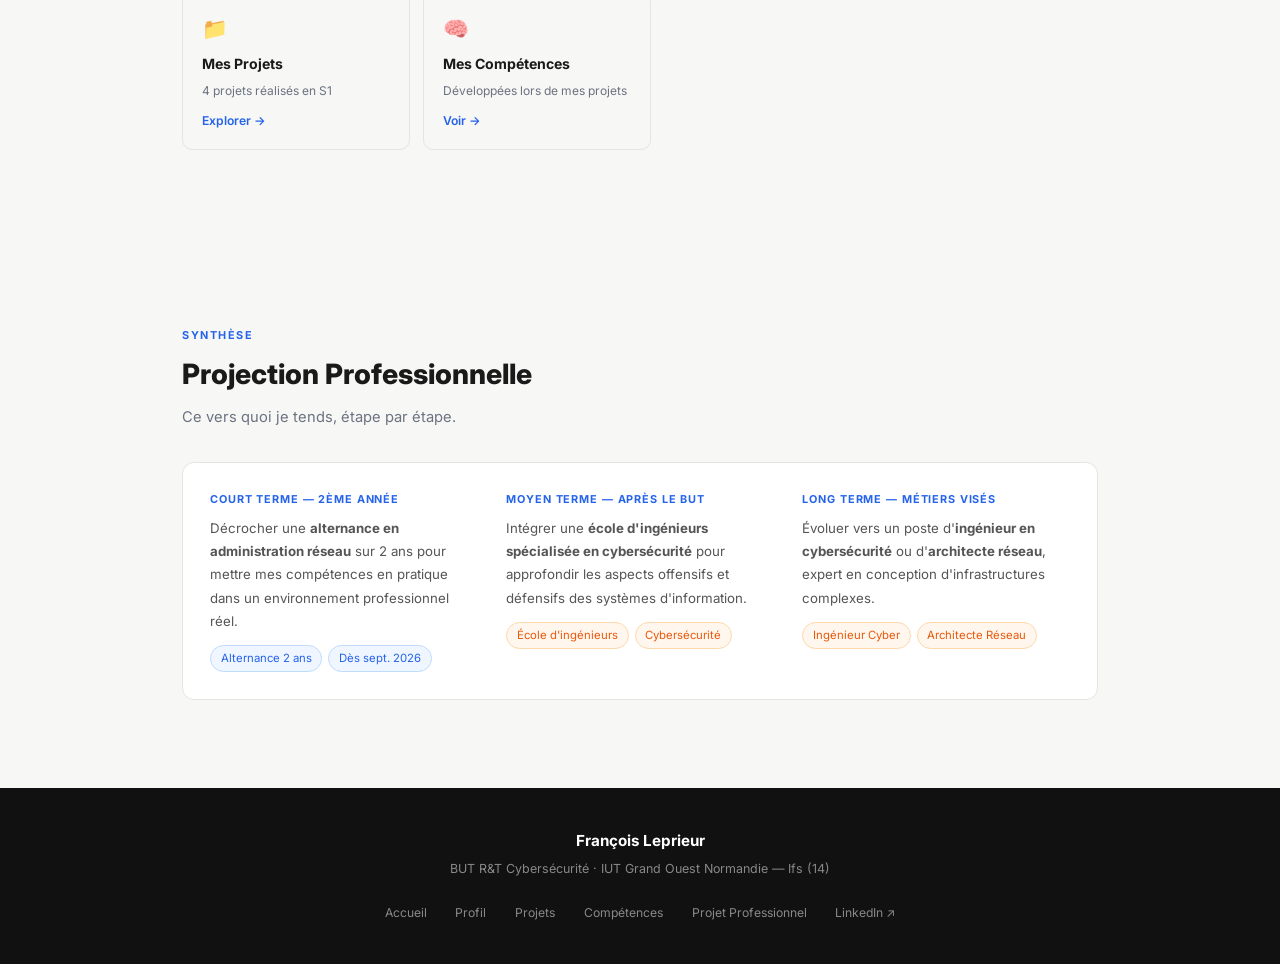
==== commit 677ace32: "Refonte du site web" ====
--- a/index.html
+++ b/index.html
@@ -7,394 +7,379 @@
   <link rel="preconnect" href="https://fonts.googleapis.com">
   <link href="https://fonts.googleapis.com/css2?family=Inter:wght@400;500;600;700;800&display=swap" rel="stylesheet">
   <link rel="stylesheet" href="style.css">
+  <style>
+    /* ── HERO ── */
+    #accueil {
+      min-height: 100vh;
+      display: flex;
+      align-items: center;
+      background: var(--blanc);
+      padding-top: 0;
+      padding-bottom: 0;
+      position: relative;
+      overflow: hidden;
+    }
+    #accueil::before {
+      content: '';
+      position: absolute;
+      top: -160px; right: -160px;
+      width: 500px; height: 500px;
+      background: radial-gradient(circle, #dbeafe 0%, transparent 65%);
+      pointer-events: none;
+    }
+    #accueil::after {
+      content: '';
+      position: absolute;
+      bottom: -80px; left: -80px;
+      width: 340px; height: 340px;
+      background: radial-gradient(circle, #f0fdf4 0%, transparent 65%);
+      pointer-events: none;
+    }
+
+    .hero-inner {
+      max-width: 980px;
+      margin: 0 auto;
+      padding: 6rem 2rem 4rem;
+      display: grid;
+      grid-template-columns: 1fr 200px;
+      gap: 4rem;
+      align-items: center;
+      width: 100%;
+      position: relative;
+      z-index: 1;
+    }
+
+    .hero-badge-wrap {
+      display: inline-flex;
+      align-items: center;
+      gap: 0.5rem;
+      background: var(--bleu-bg);
+      color: var(--bleu);
+      font-size: 0.72rem;
+      font-weight: 600;
+      padding: 0.3rem 0.85rem;
+      border-radius: 100px;
+      border: 1px solid #bfdbfe;
+      margin-bottom: 1.2rem;
+    }
+    .hero-badge-wrap .live { width: 6px; height: 6px; border-radius: 50%; background: #22c55e; flex-shrink: 0; }
+
+    .hero-name {
+      font-size: 3rem;
+      font-weight: 800;
+      line-height: 1.05;
+      letter-spacing: -0.02em;
+      margin-bottom: 0.3rem;
+    }
+    .hero-name span { color: var(--bleu); }
+    .hero-role { font-size: 1rem; color: var(--gris); margin-bottom: 1.4rem; }
+
+    /* CONTACTS */
+    .hero-contact {
+      display: flex;
+      flex-wrap: wrap;
+      gap: 1rem;
+      margin-bottom: 1.6rem;
+      padding: 0.9rem 1.1rem;
+      background: var(--fond);
+      border: 1px solid var(--bordure);
+      border-radius: 10px;
+    }
+    .contact-item {
+      display: flex;
+      align-items: center;
+      gap: 0.4rem;
+      font-size: 0.81rem;
+      color: var(--texte);
+      text-decoration: none;
+      transition: color 0.15s;
+    }
+    .contact-item:hover { color: var(--bleu); }
+    .contact-item svg { flex-shrink: 0; color: var(--bleu); }
+
+    .hero-desc {
+      font-size: 0.92rem;
+      color: #555;
+      line-height: 1.85;
+      max-width: 490px;
+      margin-bottom: 1.6rem;
+    }
+
+    .hero-ctas { display: flex; gap: 0.75rem; flex-wrap: wrap; margin-bottom: 1.6rem; }
+
+    .hero-photo {
+      width: 100%;
+      aspect-ratio: 3/4;
+      border-radius: 16px;
+      border: 1px solid var(--bordure);
+      overflow: hidden;
+      background: var(--fond);
+      box-shadow: 0 12px 40px rgba(37,99,235,0.10);
+    }
+    .hero-photo img { width: 100%; height: 100%; object-fit: cover; display: block; }
+
+    .scroll-hint {
+      position: absolute;
+      bottom: 2rem; left: 50%;
+      transform: translateX(-50%);
+      display: flex; flex-direction: column; align-items: center; gap: 0.35rem;
+      color: var(--gris); font-size: 0.67rem; text-decoration: none;
+      letter-spacing: 0.06em; text-transform: uppercase;
+      animation: bounce 2.2s ease-in-out infinite;
+      z-index: 1;
+    }
+    @keyframes bounce {
+      0%, 100% { transform: translateX(-50%) translateY(0); }
+      50% { transform: translateX(-50%) translateY(6px); }
+    }
+
+    /* ── PROFIL ── */
+    .apropos-grille {
+      display: grid;
+      grid-template-columns: 1.2fr 1fr;
+      gap: 3.5rem;
+    }
+    .apropos-texte p { font-size: 0.93rem; color: #444; margin-bottom: 1rem; line-height: 1.8; }
+    .apropos-texte strong { color: var(--texte); }
+
+    /* ── NAV CARDS ── */
+    .nav-cta-bloc {
+      display: grid;
+      grid-template-columns: 1fr 1fr;
+      gap: 0.8rem;
+      margin-top: 2rem;
+    }
+    .nav-cta-card {
+      background: var(--fond);
+      border: 1px solid var(--bordure);
+      border-radius: 10px;
+      padding: 1.1rem 1.2rem;
+      text-decoration: none;
+      color: var(--texte);
+      transition: border-color 0.15s, box-shadow 0.15s;
+      display: flex;
+      flex-direction: column;
+      gap: 0.3rem;
+    }
+    .nav-cta-card:hover { border-color: #bfdbfe; box-shadow: 0 4px 14px rgba(37,99,235,0.07); }
+    .nav-cta-card .icon { font-size: 1.3rem; margin-bottom: 0.1rem; }
+    .nav-cta-card .titre { font-size: 0.88rem; font-weight: 700; }
+    .nav-cta-card .sous { font-size: 0.75rem; color: var(--gris); }
+    .nav-cta-card .arrow { font-size: 0.76rem; color: var(--bleu); font-weight: 600; margin-top: 0.3rem; }
+
+    /* ── PROJECTION ── */
+    .projection {
+      background: var(--blanc);
+      border: 1px solid var(--bordure);
+      border-radius: 12px;
+      padding: 1.7rem;
+    }
+    .projection-cols { display: grid; grid-template-columns: repeat(3, 1fr); gap: 1.8rem; }
+    .projection-cols h4 { font-size: 0.68rem; font-weight: 700; letter-spacing: 0.08em; text-transform: uppercase; color: var(--bleu); margin-bottom: 0.5rem; }
+    .projection-cols p { font-size: 0.83rem; color: #555; margin-bottom: 0.75rem; line-height: 1.75; }
+
+    @media (max-width: 768px) {
+      .hero-inner { grid-template-columns: 1fr; gap: 2rem; padding-top: 7rem; }
+      .hero-photo { max-width: 180px; aspect-ratio: 1/1; border-radius: 50%; }
+      .hero-name { font-size: 2.4rem; }
+      .apropos-grille, .projection-cols, .nav-cta-bloc { grid-template-columns: 1fr; }
+    }
+  </style>
 </head>
 <body>
 
 <nav>
-  <a href="#accueil" class="logo">François Leprieur</a>
+  <a href="index.html" class="logo">François Leprieur</a>
   <ul>
-    <li><a href="#accueil">Accueil</a></li>
-    <li><a href="#apropos">Profil</a></li>
-    <li><a href="#projets">Projets</a></li>
-    <li><a href="#bilan">Projet professionnel</a></li>
+    <li><a href="#profil">Profil</a></li>
+    <li><a href="projets.html">Projets</a></li>
+    <li><a href="competences.html">Compétences</a></li>
+    <li><a href="#bilan">Projet pro</a></li>
   </ul>
   <a href="https://www.linkedin.com/in/leprieur-fran%C3%A7ois-45450b387/" class="btn-nav" target="_blank">LinkedIn ↗</a>
 </nav>
 
 
-<!-- ACCUEIL -->
+<!-- ══ HERO ══ -->
 <section id="accueil">
+  <div class="hero-inner">
+    <div>
+      <div class="hero-badge-wrap">
+        <span class="live"></span>
+        BUT R&T · Cybersécurité · IUT Grand Ouest Normandie — Ifs
+      </div>
+
+      <h1 class="hero-name">François<br><span>Leprieur</span></h1>
+      <p class="hero-role">Étudiant 1ère année · Réseaux &amp; Cybersécurité</p>
+
+      <div class="hero-contact">
+        <a href="mailto:leprieurfrancoiss@gmail.com" class="contact-item">
+          <svg width="13" height="13" viewBox="0 0 24 24" fill="none" stroke="currentColor" stroke-width="2"><rect x="2" y="4" width="20" height="16" rx="2"/><path d="m22 7-8.97 5.7a1.94 1.94 0 0 1-2.06 0L2 7"/></svg>
+          leprieurfrancoiss@gmail.com
+        </a>
+        <a href="tel:+33788472356" class="contact-item">
+          <svg width="13" height="13" viewBox="0 0 24 24" fill="none" stroke="currentColor" stroke-width="2"><path d="M22 16.92v3a2 2 0 0 1-2.18 2 19.79 19.79 0 0 1-8.63-3.07A19.5 19.5 0 0 1 4.69 12a19.79 19.79 0 0 1-3.07-8.67A2 2 0 0 1 3.6 1.27h3a2 2 0 0 1 2 1.72c.127.96.361 1.903.7 2.81a2 2 0 0 1-.45 2.11L8.09 9.91A16 16 0 0 0 14 15.82l1-1a2 2 0 0 1 2.11-.45c.907.339 1.85.573 2.81.7A2 2 0 0 1 22 16.92z"/></svg>
+          07 88 47 23 56
+        </a>
+        <a href="https://www.linkedin.com/in/leprieur-fran%C3%A7ois-45450b387/" target="_blank" class="contact-item">
+          <svg width="13" height="13" viewBox="0 0 24 24" fill="none" stroke="currentColor" stroke-width="2"><path d="M16 8a6 6 0 0 1 6 6v7h-4v-7a2 2 0 0 0-2-2 2 2 0 0 0-2 2v7h-4v-7a6 6 0 0 1 6-6z"/><rect x="2" y="9" width="4" height="12"/><circle cx="4" cy="4" r="2"/></svg>
+          LinkedIn
+        </a>
+        <span class="contact-item">
+          <svg width="13" height="13" viewBox="0 0 24 24" fill="none" stroke="currentColor" stroke-width="2"><path d="M20 10c0 6-8 12-8 12s-8-6-8-12a8 8 0 0 1 16 0z"/><circle cx="12" cy="10" r="3"/></svg>
+          Caen / Coutances (14 · 50)
+        </span>
+      </div>
+
+      <p class="hero-desc">
+        Passionné par l'administration réseau et la cybersécurité, j'aime comprendre comment les
+        infrastructures fonctionnent, les administrer et les sécuriser. Je développe aussi
+        mes propres projets Python et je cherche une <strong>alternance en administration réseau
+        dès septembre 2026</strong>.
+      </p>
+
+      <div class="hero-ctas">
+        <a href="projets.html" class="btn btn-plein">Voir mes projets</a>
+        <a href="cv.pdf" class="btn btn-vide" target="_blank">Télécharger mon CV</a>
+      </div>
+
+      <div class="tags">
+        <span class="tag bleu">Réseaux</span>
+        <span class="tag bleu">VLAN / Proxmox</span>
+        <span class="tag bleu">Linux</span>
+        <span class="tag vert">Python</span>
+        <span class="tag vert">HTML / CSS</span>
+        <span class="tag orange">Cybersécurité</span>
+        <span class="tag">GNS3</span>
+        <span class="tag">Wireshark</span>
+      </div>
+    </div>
+
+    <div class="hero-photo">
+      <img src="photo.png" alt="François Leprieur">
+    </div>
+  </div>
+
+  <a href="#profil" class="scroll-hint">
+    <svg width="14" height="14" viewBox="0 0 24 24" fill="none" stroke="currentColor" stroke-width="2.5" stroke-linecap="round"><path d="M12 5v14M5 12l7 7 7-7"/></svg>
+    Défiler
+  </a>
+</section>
+
+
+<!-- ══ PROFIL ══ -->
+<section id="profil">
   <div class="contenu">
-    <div class="hero-grille">
-
-      <div>
-        <span class="hero-badge">BUT R&T · Parcours Cybersécurité · IUT Grand Ouest Normandie — Ifs</span>
-        <h1>François<br><span>Leprieur</span></h1>
-        <p class="hero-role">Étudiant 1ère année · Réseaux & Cybersécurité</p>
-        <p class="hero-texte">
-          Passionné par l'administration réseau et la cybersécurité, j'adore la complexité
-          des infrastructures et les défis techniques qu'elles posent. En dehors des cours,
-          je développe mes propres projets Python et je cherche une alternance
-          pour approfondir mes compétences sur le terrain.
-        </p>
-        <div class="boutons">
-          <a href="#projets" class="btn btn-plein">Voir mes projets</a>
-          <a href="cv.pdf" class="btn btn-vide" target="_blank">Télécharger mon CV</a>
-        </div>
-        <div class="tags">
-          <span class="tag bleu">Réseaux</span>
+    <div class="apropos-grille">
+      <div class="apropos-texte">
+        <p class="label-section">Profil</p>
+        <h2>Qui suis-je ?</h2>
+        <p class="chapeau">Mon parcours, mes passions et mes ambitions.</p>
+
+        <p>J'ai 18 ans et je suis étudiant en <strong>1ère année de BUT Réseaux &amp; Télécommunications</strong> parcours Cybersécurité, à l'IUT Grand Ouest Normandie, campus d'Ifs. Ce qui me passionne, c'est la <strong>complexité des réseaux</strong> — comprendre comment les infrastructures fonctionnent, les administrer et les sécuriser.</p>
+        <p>En dehors des cours, je pratique Python régulièrement : j'aime créer des outils concrets, comme des <strong>générateurs d'emploi du temps automatiques</strong>. Cette curiosité technique, je l'applique aussi bien dans mes projets scolaires que personnels.</p>
+        <p>En dehors de l'informatique, je fais du <strong>tennis</strong> et de la <strong>musculation</strong> — deux disciplines qui m'apprennent la rigueur et la progression sur le long terme.</p>
+
+        <div class="tags" style="margin-top:1.2rem">
+          <span class="tag bleu">VLAN / Routage</span>
+          <span class="tag bleu">Adressage IP</span>
           <span class="tag bleu">Proxmox</span>
-          <span class="tag bleu">Linux</span>
           <span class="tag vert">Python</span>
           <span class="tag vert">HTML / CSS</span>
-          <span class="tag orange">Cybersécurité</span>
+          <span class="tag vert">Git / GitHub</span>
+          <span class="tag orange">Fibre optique</span>
           <span class="tag">GNS3</span>
-          <span class="tag">Wireshark</span>
-        </div>
-      </div>
-
-      <div class="photo-cadre">
-          <img src="photo.png" alt="François Leprieur"
-               style="width:100%;height:100%;object-fit:cover;border-radius:14px;">
-      </div>
-
+          <span class="tag">Linux</span>
+        </div>
+
+        <div class="nav-cta-bloc">
+          <a href="projets.html" class="nav-cta-card">
+            <div class="icon">📁</div>
+            <div class="titre">Mes Projets</div>
+            <div class="sous">4 projets réalisés en S1</div>
+            <div class="arrow">Explorer →</div>
+          </a>
+          <a href="competences.html" class="nav-cta-card">
+            <div class="icon">🧠</div>
+            <div class="titre">Mes Compétences</div>
+            <div class="sous">Développées lors de mes projets</div>
+            <div class="arrow">Voir →</div>
+          </a>
+        </div>
+      </div>
+
+      <div class="infos">
+        <div class="info-ligne">
+          <div class="label">Formation</div>
+          <div class="valeur">BUT Réseaux &amp; Télécommunications — Cybersécurité</div>
+        </div>
+        <div class="info-ligne">
+          <div class="label">Établissement</div>
+          <div class="valeur">IUT Grand Ouest Normandie — Ifs (14)</div>
+        </div>
+        <div class="info-ligne">
+          <div class="label">Année</div>
+          <div class="valeur">1ère année — Semestres 1 &amp; 2</div>
+        </div>
+        <div class="info-ligne">
+          <div class="label">Recherche</div>
+          <div class="valeur">Alternance Administrateur Réseau dès septembre 2026</div>
+        </div>
+        <div class="info-ligne">
+          <div class="label">Objectif long terme</div>
+          <div class="valeur">École d'ingénieurs Cybersécurité · Ingénieur Cyber / Architecte Réseau</div>
+        </div>
+        <div class="info-ligne">
+          <div class="label">Centres d'intérêt</div>
+          <div class="valeur">Tennis · Musculation · Développement Python</div>
+        </div>
+      </div>
     </div>
   </div>
 </section>
 
 
-<!-- À PROPOS -->
-<section id="apropos">
+<!-- ══ PROJECTION ══ -->
+<section id="bilan" style="background:var(--fond)">
   <div class="contenu">
-    <div class="apropos-grille">
-
-      <div class="apropos-texte">
-        <p class="label-section">Profil</p>
-        <h2>Présentation &amp; Projection</h2>
-        <p class="chapeau">Mon parcours, mes passions et mes ambitions.</p>
-
-        <p>
-          J'ai 18 ans et je suis étudiant en <strong>1ère année de BUT Réseaux &amp; Télécommunications</strong>
-          (parcours Cybersécurité) à l'IUT Grand Ouest Normandie, campus d'Ifs.
-          Ce qui me passionne avant tout, c'est la <strong>complexité des réseaux</strong> —
-          comprendre comment les infrastructures fonctionnent, les administrer et les sécuriser.
-        </p>
-        <p>
-          En dehors des cours, je pratique Python régulièrement : j'aime créer des outils
-          qui me simplifient la vie, comme des <strong>générateurs d'emploi du temps automatiques</strong>
-          ou d'autres petits programmes utiles. Cette curiosité technique, je l'applique aussi
-          bien dans mes projets scolaires que personnels.
-        </p>
-        <p>
-          Mon objectif est de décrocher une <strong>alternance en administration réseau</strong>
-          dès la 2ème année, avant de poursuivre en école d'ingénieurs en cybersécurité
-          pour devenir <strong>ingénieur cyber ou architecte réseau</strong>.
-        </p>
-        <p>
-          En dehors de l'informatique, je fais du <strong>tennis</strong> et de la
-          <strong>musculation</strong> — deux disciplines qui m'apprennent la rigueur
-          et la progression sur le long terme.
-        </p>
-
-        <div class="boutons" style="margin-top:1.5rem">
-          <a href="https://www.linkedin.com/in/leprieur-fran%C3%A7ois-45450b387/" class="btn btn-vide" target="_blank">🔗 LinkedIn</a>
-          <a href="cv.pdf" class="btn btn-vide" target="_blank">📄 Mon CV</a>
-        </div>
-
-        <div class="tags" style="margin-top:1.1rem">
-          <span class="tag bleu">VLAN / Routage</span>
-          <span class="tag bleu">Adressage IP</span>
-          <span class="tag bleu">Proxmox</span>
-          <span class="tag bleu">Wireshark</span>
-          <span class="tag vert">Python</span>
-          <span class="tag vert">HTML / CSS</span>
-          <span class="tag vert">JavaScript</span>
-          <span class="tag vert">SQL</span>
-          <span class="tag vert">Git / GitHub</span>
-          <span class="tag vert">Bash</span>
-          <span class="tag orange">Fibre optique</span>
-          <span class="tag">GNS3</span>
-          <span class="tag">Packet Tracer</span>
-          <span class="tag">Linux</span>
-          <span class="tag">Windows Server</span>
-        </div>
-      </div>
-
-      <div class="infos">
-        <div class="info-ligne">
-          <div class="label">Formation</div>
-          <div class="valeur">BUT Réseaux &amp; Télécommunications — Cybersécurité</div>
-        </div>
-        <div class="info-ligne">
-          <div class="label">Localisation</div>
-          <div class="valeur">Caen / Coutances (14 · 50)</div>
-        </div>
-        <div class="info-ligne">
-          <div class="label">Établissement</div>
-          <div class="valeur">IUT Grand Ouest Normandie — Campus d'Ifs (14)</div>
-        </div>
-        <div class="info-ligne">
-          <div class="label">Année</div>
-          <div class="valeur">1ère année — Semestres 1 &amp; 2</div>
-        </div>
-        <div class="info-ligne">
-          <div class="label">Recherche</div>
-          <div class="valeur">Alternance Administrateur Réseau — 2 ans dès septembre 2026</div>
-        </div>
-        <div class="info-ligne">
-          <div class="label">Objectif long terme</div>
-          <div class="valeur">École d'ingénieurs Cybersécurité · Ingénieur Cyber / Architecte Réseau</div>
-        </div>
-        <div class="info-ligne">
-          <div class="label">Centres d'intérêt</div>
-          <div class="valeur">Tennis · Musculation · Développement Python</div>
-        </div>
-        <div class="info-ligne">
-          <div class="label">Email</div>
-          <div class="valeur"><a href="mailto:leprieurfrancoiss@gmail.com" style="color:var(--bleu);text-decoration:none;">leprieurfrancoiss@gmail.com</a></div>
-        </div>
-        <div class="info-ligne">
-          <div class="label">Téléphone</div>
-          <div class="valeur"><a href="tel:+33788472356" style="color:var(--bleu);text-decoration:none;">07 88 47 23 56</a></div>
-        </div>
-      </div>
-
+    <p class="label-section">Synthèse</p>
+    <h2>Projection Professionnelle</h2>
+    <p class="chapeau" style="margin-bottom:2rem">Ce vers quoi je tends, étape par étape.</p>
+    <div class="projection">
+      <div class="projection-cols">
+        <div>
+          <h4>Court terme — 2ème année</h4>
+          <p>Décrocher une <strong>alternance en administration réseau</strong> sur 2 ans pour mettre mes compétences en pratique dans un environnement professionnel réel.</p>
+          <div class="tags"><span class="tag bleu">Alternance 2 ans</span><span class="tag bleu">Dès sept. 2026</span></div>
+        </div>
+        <div>
+          <h4>Moyen terme — Après le BUT</h4>
+          <p>Intégrer une <strong>école d'ingénieurs spécialisée en cybersécurité</strong> pour approfondir les aspects offensifs et défensifs des systèmes d'information.</p>
+          <div class="tags"><span class="tag orange">École d'ingénieurs</span><span class="tag orange">Cybersécurité</span></div>
+        </div>
+        <div>
+          <h4>Long terme — Métiers visés</h4>
+          <p>Évoluer vers un poste d'<strong>ingénieur en cybersécurité</strong> ou d'<strong>architecte réseau</strong>, expert en conception d'infrastructures complexes.</p>
+          <div class="tags"><span class="tag orange">Ingénieur Cyber</span><span class="tag orange">Architecte Réseau</span></div>
+        </div>
+      </div>
     </div>
   </div>
 </section>
 
 
-<!-- PROJETS / SAÉ -->
-<!--
-  POUR AJOUTER UN PROJET : copie un bloc .projet, modifie les textes.
-  data-cat : rt1  rt2  rt3  cyber  (séparés par espace si plusieurs catégories)
-  Niveaux  : point vert = Compétent · point bleu = En progression · point orange = Débutant
--->
-<section id="projets">
-  <div class="contenu">
-    <p class="label-section">Projets</p>
-    <h2>Mes Projets</h2>
-    <p class="chapeau">Réalisations concrètes issues de ma formation et de mon temps libre.</p>
-
-    <div class="filtres">
-      <button class="filtre actif" data-filtre="tous">Tous</button>
-      <button class="filtre" data-filtre="rt1">RT1 — Réseaux</button>
-      <button class="filtre" data-filtre="rt2">RT2 — Transmissions</button>
-      <button class="filtre" data-filtre="rt3">RT3 — Développement</button>
-      <button class="filtre" data-filtre="perso">Projets perso</button>
-    </div>
-
-    <div class="grille-projets">
-
-      <div class="projet" data-cat="rt1">
-        <div class="projet-entete">
-          <span class="projet-icone">🏢</span>
-          <span class="projet-semestre">Projet — S1</span>
-        </div>
-        <h3>Réseau d'entreprise de 120 personnes</h3>
-        <p>
-          Conception et administration d'un réseau complet pour une entreprise de 120 utilisateurs :
-          plan d'adressage IP, création et configuration de VLANs, routage inter-VLAN,
-          et déploiement de machines virtuelles sur Proxmox. Projet réalisé en groupe de 5.
-        </p>
-        <div class="tags">
-          <span class="tag bleu">VLAN</span>
-          <span class="tag bleu">Routage inter-VLAN</span>
-          <span class="tag bleu">Adressage IP</span>
-          <span class="tag bleu">Proxmox</span>
-          <span class="tag">Groupe de 5</span>
-        </div>
-        <div class="projet-pied">
-          <div class="niveau"><span class="point vert"></span>Terminé</div>
-        </div>
-        <a href="projet-reseau-entreprise.html" class="btn btn-vide" style="font-size:0.76rem;padding:0.35rem 0.9rem;text-align:center;">Voir le projet →</a>
-      </div>
-
-      <div class="projet" data-cat="rt2">
-        <div class="projet-entete">
-          <span class="projet-icone">💡</span>
-          <span class="projet-semestre">Projet — S1</span>
-        </div>
-        <h3>Mesures sur fibre optique et câble cuivre</h3>
-        <p>
-          Étude et mesure des caractéristiques de liaisons filaires : atténuation, SNR,
-          pertes par réflexion, longueur de câble. Utilisation d'appareils de mesure
-          professionnels pour qualifer et mettre en place une infrastructure fibre optique.
-          Projet réalisé en groupe de 4.
-        </p>
-        <div class="tags">
-          <span class="tag orange">Fibre optique</span>
-          <span class="tag orange">Câble cuivre</span>
-          <span class="tag orange">Atténuation / SNR</span>
-          <span class="tag">Groupe de 4</span>
-        </div>
-        <div class="projet-pied">
-          <div class="niveau"><span class="point vert"></span>Terminé</div>
-        </div>
-        <a href="projet-fibre-optique.html" class="btn btn-vide" style="font-size:0.76rem;padding:0.35rem 0.9rem;text-align:center;">Voir le projet →</a>
-      </div>
-
-      <div class="projet" data-cat="rt3">
-        <div class="projet-entete">
-          <span class="projet-icone">🗺️</span>
-          <span class="projet-semestre">Projet — S1</span>
-        </div>
-        <h3>Statistiques géographiques via API OpenStreetMap</h3>
-        <p>
-          Développement d'un programme Python effectuant des requêtes sur l'API OpenStreetMap
-          pour récupérer des données géographiques et en extraire des statistiques personnalisées.
-          Traitement et visualisation des données. Projet réalisé en binôme.
-        </p>
-        <div class="tags">
-          <span class="tag vert">Python</span>
-          <span class="tag vert">API REST</span>
-          <span class="tag vert">OpenStreetMap</span>
-          <span class="tag vert">Statistiques</span>
-          <span class="tag">Binôme</span>
-        </div>
-        <div class="projet-pied">
-          <div class="niveau"><span class="point vert"></span>Terminé</div>
-        </div>
-        <a href="projet-openstreetmap.html" class="btn btn-vide" style="font-size:0.76rem;padding:0.35rem 0.9rem;text-align:center;">Voir le projet →</a>
-      </div>
-
-      <div class="projet" data-cat="rt3">
-        <div class="projet-entete">
-          <span class="projet-icone">🌐</span>
-          <span class="projet-semestre">Projet — S1</span>
-        </div>
-        <h3>Site web dédié à une passion</h3>
-        <p>
-          Conception et développement d'un site internet complet en HTML/CSS consacré
-          à l'un de mes centres d'intérêt. Gestion du versionnement avec Git et GitHub,
-          organisation du code source et déploiement. Projet réalisé seul.
-        </p>
-        <div class="tags">
-          <span class="tag vert">HTML / CSS</span>
-          <span class="tag vert">Git / GitHub</span>
-          <span class="tag">Seul</span>
-        </div>
-        <div class="projet-pied">
-            <div class="niveau"><span class="point vert"></span>Terminé</div>
-        </div>
-        <a href="projet-site-web.html" class="btn btn-vide" style="font-size:0.76rem;padding:0.35rem 0.9rem;text-align:center;">Voir le projet →</a>
-      </div>
-<!-- 
-      <div class="projet" data-cat="perso">
-        <div class="projet-entete">
-          <span class="projet-icone">🐍</span>
-          <span class="projet-semestre">Projet personnel</span>
-        </div>
-        <h3>Générateur d'emploi du temps automatique</h3>
-        <p>
-          Programme Python développé sur mon temps libre pour générer automatiquement
-          des emplois du temps à partir de contraintes définies. Premiers pas dans
-          l'automatisation de tâches répétitives et la manipulation de données structurées.
-        </p>
-        <div class="tags">
-          <span class="tag vert">Python</span>
-          <span class="tag vert">Automatisation</span>
-          <span class="tag">Seul</span>
-        </div>
-        <div class="projet-pied">
-          <div class="niveau"><span class="point vert"></span>Terminé</div>
-        </div>
-        <a href="projet-emploi-du-temps.html" class="btn btn-vide" style="font-size:0.76rem;padding:0.35rem 0.9rem;text-align:center;">Voir le projet →</a>
-      </div> -->
-
-      <!-- COPIE CE BLOC POUR AJOUTER UN PROJET
-      <div class="projet" data-cat="rt1">
-        <div class="projet-entete">
-          <span class="projet-icone">🔧</span>
-          <span class="projet-semestre">SAÉ X.XX — SX</span>
-        </div>
-        <h3>Titre du projet</h3>
-        <p>Description : contexte, ce que tu as fait, résultat.</p>
-        <div class="tags">
-          <span class="tag bleu">Technologie</span>
-          <span class="tag">Outil</span>
-        </div>
-        <div class="projet-pied">
-          <span class="projet-ac">AC11.XX · AC13.XX</span>
-          <div class="niveau"><span class="point vert"></span> Compétent</div>
-        </div>
-      </div>
-      -->
-
-    </div>
-  </div>
-</section>
-
-
-
-<!-- BILAN -->
-<section id="bilan">
-  <div class="contenu">
-    <p class="label-section">Synthèse</p>
-    <h2>Projection Professionnelle</h2>
-    <div class="projection">
-      <div class="projection-cols">
-
-        <div>
-          <h4>Court terme — 2ème année</h4>
-          <p>
-            Décrocher une <strong>alternance en administration réseau</strong> sur 2 ans
-            pour mettre mes compétences en pratique dans un environnement professionnel réel
-            et développer mon autonomie technique.
-          </p>
-          <div class="tags">
-            <span class="tag bleu">Alternance 2 ans</span>
-            <span class="tag bleu">Administration réseau</span>
-            <span class="tag bleu">Dès septembre 2026</span>
-          </div>
-        </div>
-
-        <div>
-          <h4>Moyen terme — Après le BUT</h4>
-          <p>
-            Intégrer une <strong>école d'ingénieurs spécialisée en cybersécurité</strong>
-            pour approfondir les aspects offensifs et défensifs, et acquérir une vision
-            complète des enjeux de sécurité des systèmes d'information.
-          </p>
-          <div class="tags">
-            <span class="tag orange">École d'ingénieurs</span>
-            <span class="tag orange">Cybersécurité</span>
-          </div>
-        </div>
-
-        <div>
-          <h4>Long terme — Métiers visés</h4>
-          <p>
-            Évoluer vers un poste d'<strong>ingénieur en cybersécurité</strong>
-            ou d'<strong>architecte réseau</strong>, avec une expertise sur la conception
-            et la sécurisation d'infrastructures complexes.
-          </p>
-          <div class="tags">
-            <span class="tag orange">Ingénieur Cyber</span>
-            <span class="tag orange">Architecte Réseau</span>
-          </div>
-        </div>
-
-      </div>
-    </div>
-
-  </div>
-</section>
-
-
-<!-- FOOTER -->
 <footer>
   <div class="nom">François Leprieur</div>
   <p>BUT R&T Cybersécurité · IUT Grand Ouest Normandie — Ifs (14)</p>
   <ul>
     <li><a href="#accueil">Accueil</a></li>
-    <li><a href="#apropos">Profil</a></li>
-    <li><a href="#projets">Projets</a></li>
+    <li><a href="#profil">Profil</a></li>
+    <li><a href="projets.html">Projets</a></li>
+    <li><a href="competences.html">Compétences</a></li>
     <li><a href="#bilan">Projet Professionnel</a></li>
     <li><a href="https://www.linkedin.com/in/leprieur-fran%C3%A7ois-45450b387/" target="_blank">LinkedIn ↗</a></li>
   </ul>
 </footer>
 
-<script src="script.js"></script>
 </body>
 </html>
